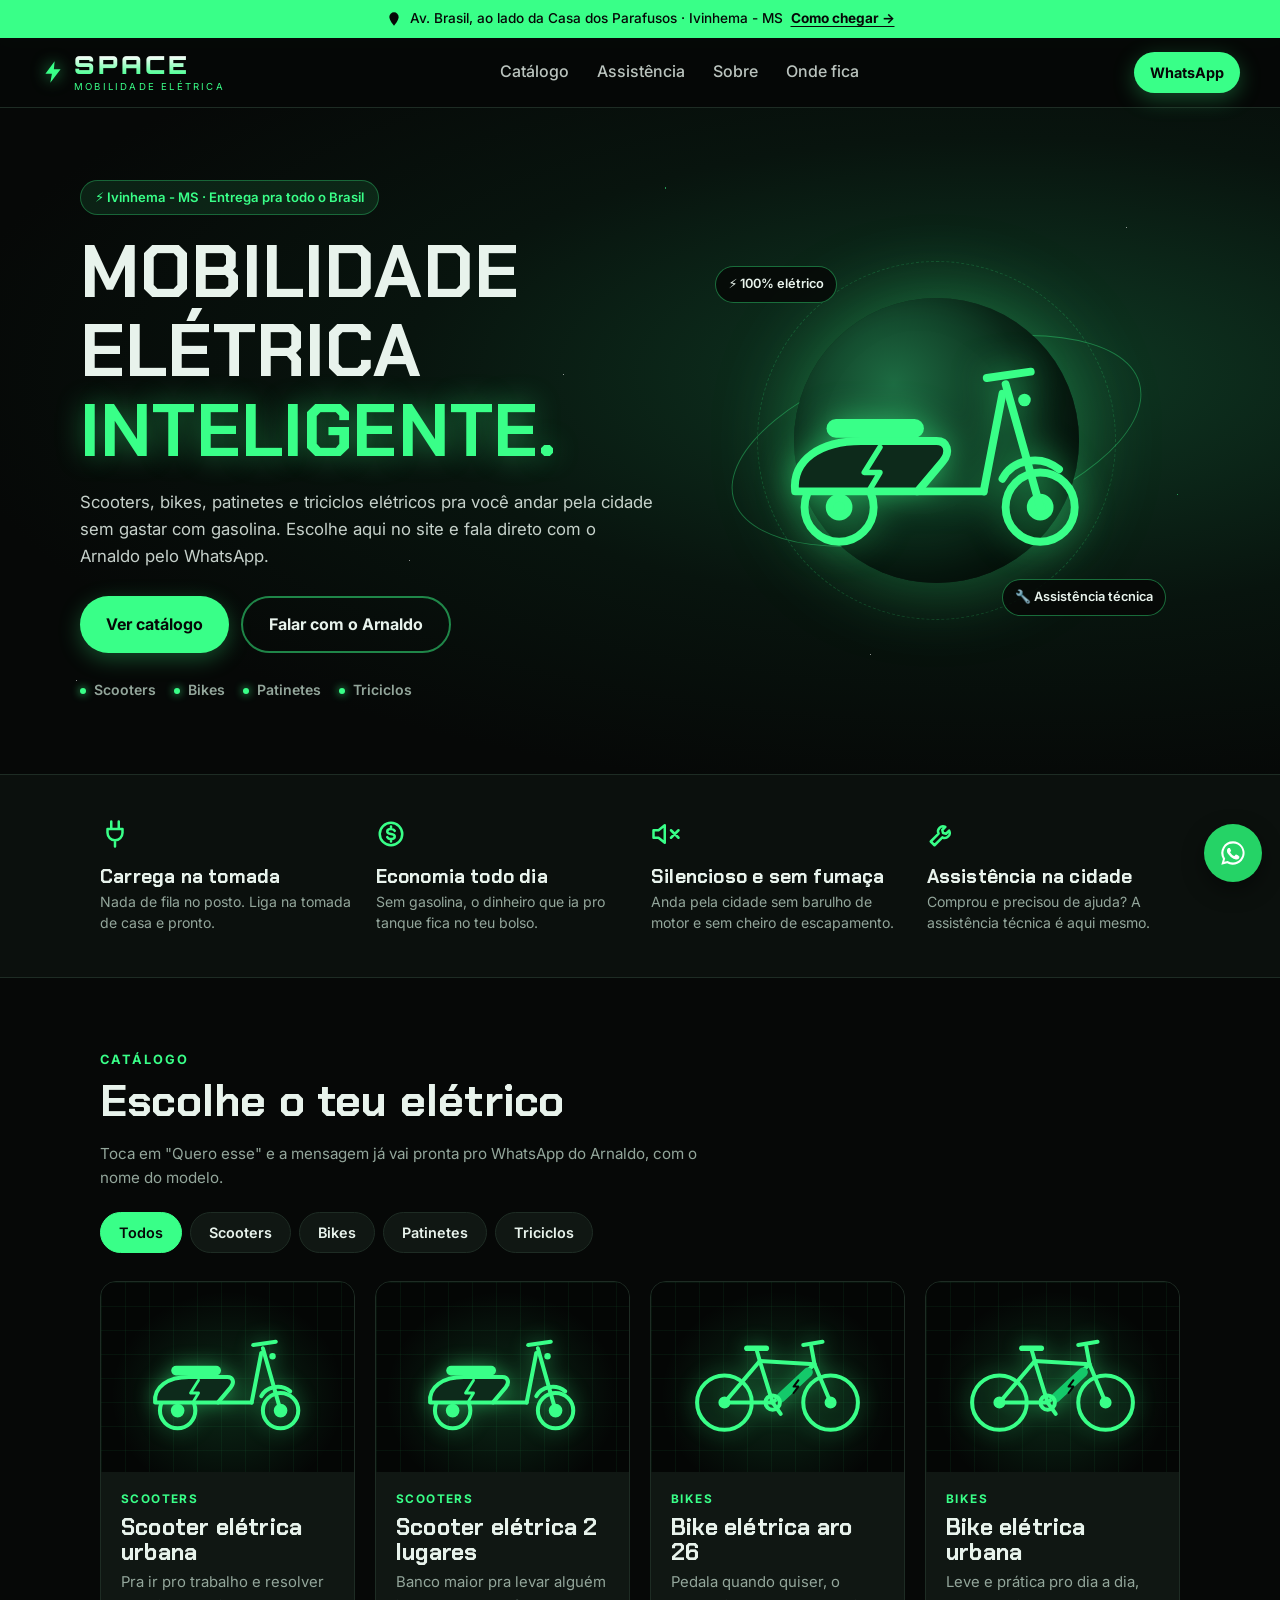
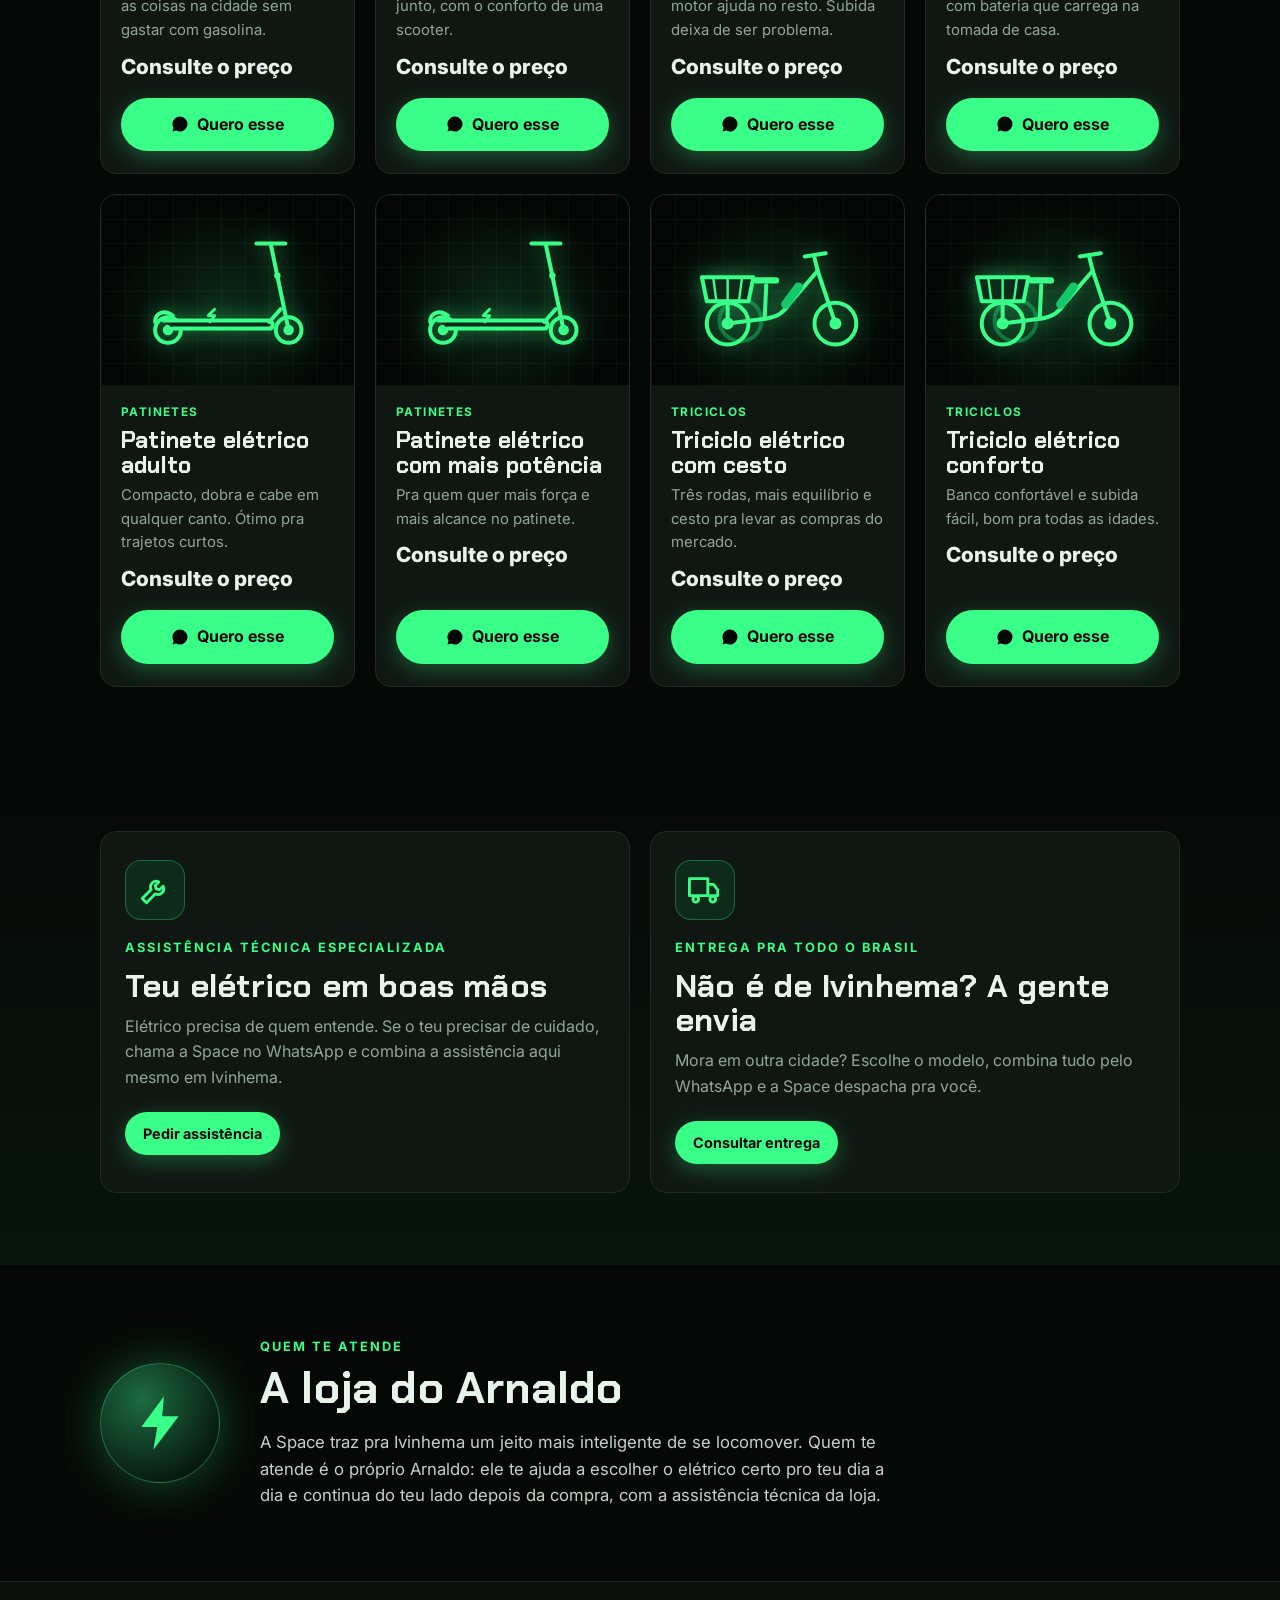
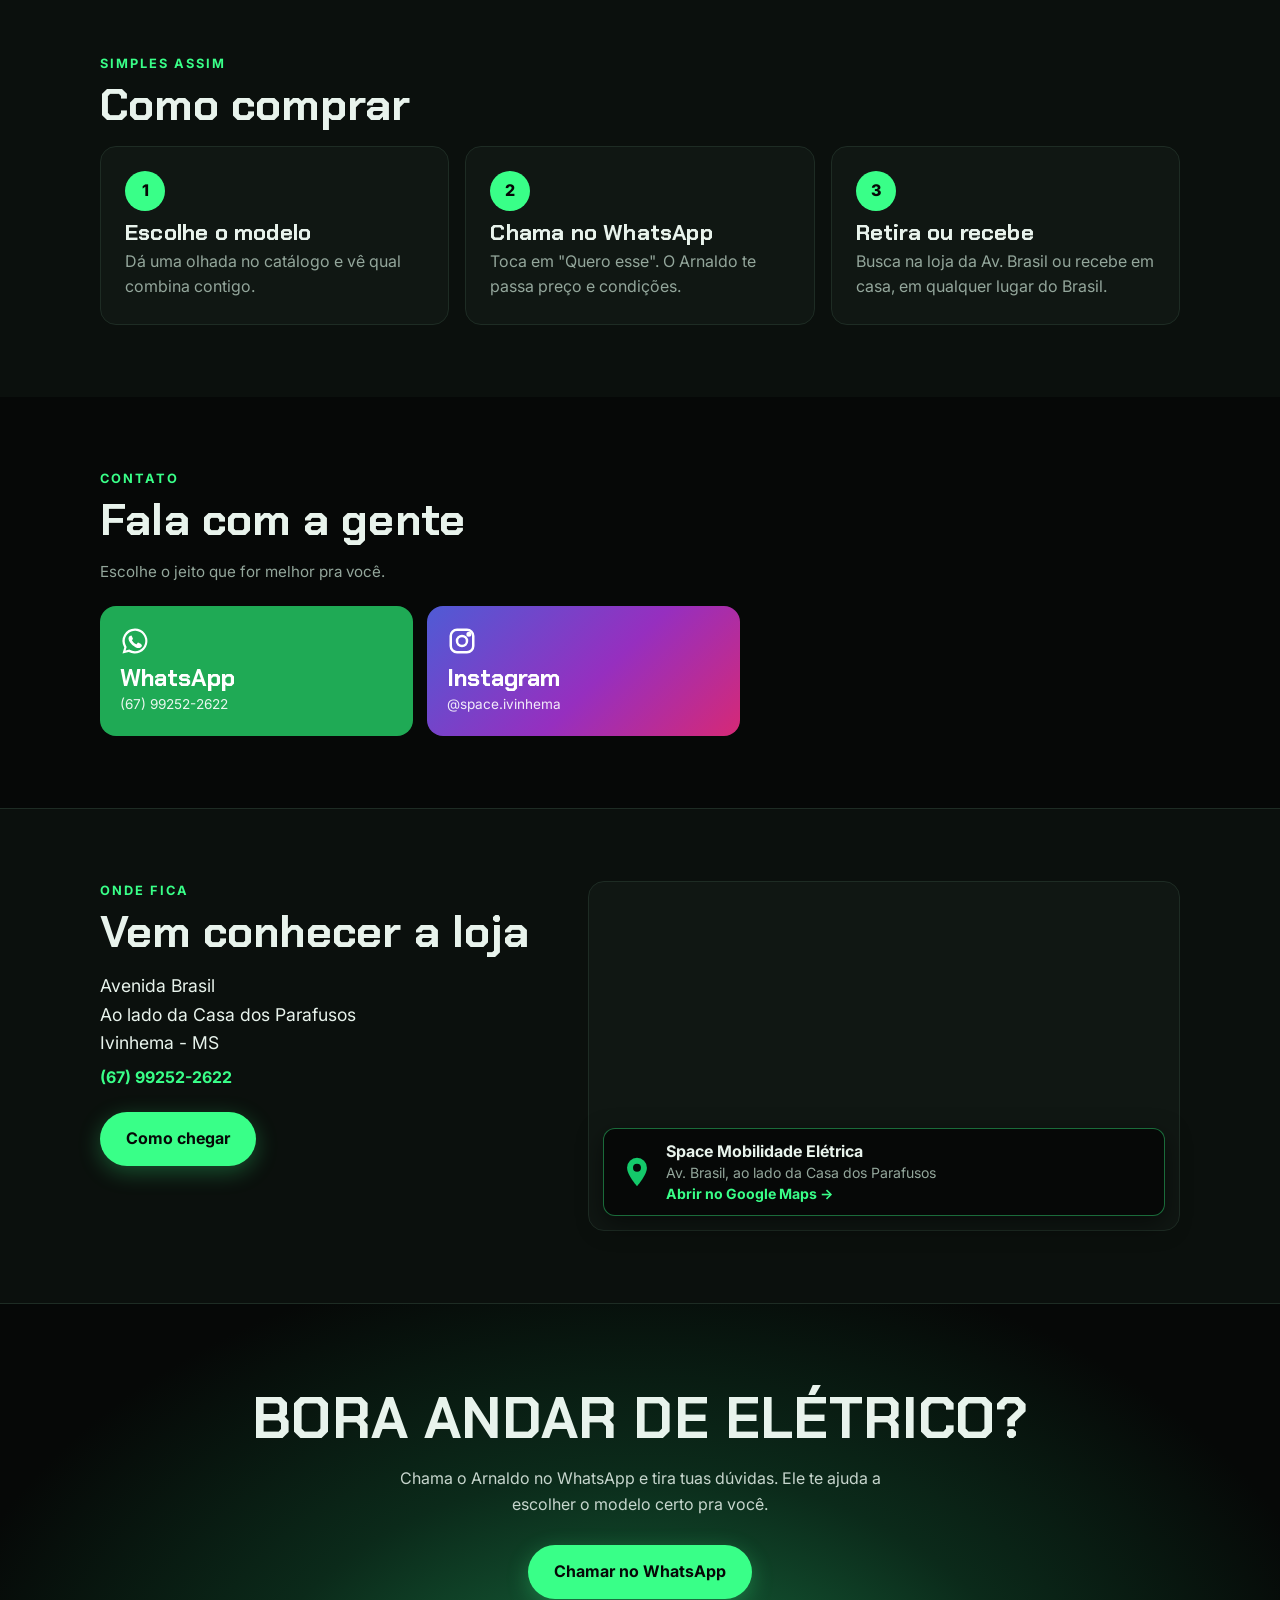
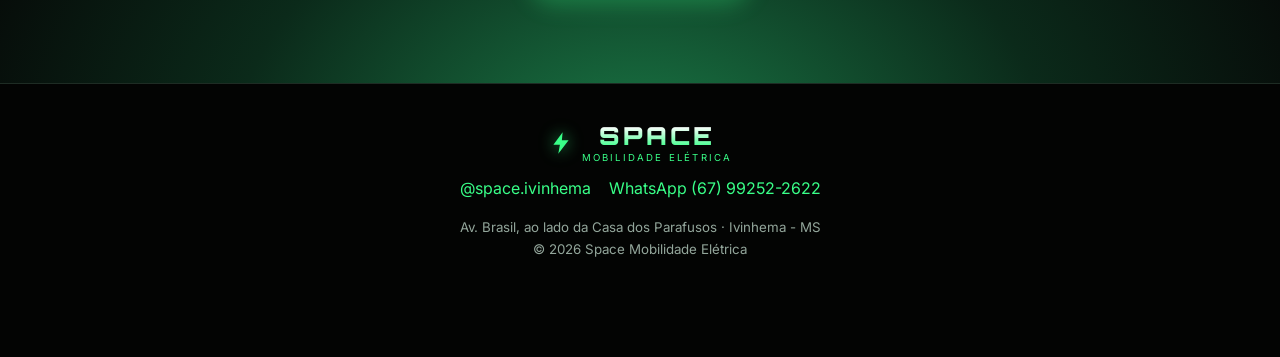
==== index.html @ 4b61d2e7 "Site de demonstração Space Mobilidade Elétrica Co-Authored-By: Claude Opus 5.5 <noreply@anthropic.co" ====
<!doctype html>
<html lang="pt-BR">
<head>
  <meta charset="utf-8">
  <meta name="viewport" content="width=device-width, initial-scale=1">
  <title>Space Mobilidade Elétrica — Ivinhema, MS</title>
  <meta name="description" content="Scooters, bikes, patinetes e triciclos elétricos em Ivinhema - MS. Assistência técnica especializada e entrega pra todo o Brasil. Fale com o Arnaldo pelo WhatsApp.">
  <meta property="og:title" content="Space Mobilidade Elétrica — Ivinhema, MS">
  <meta property="og:description" content="Scooters, bikes, patinetes e triciclos elétricos. Fale direto com o Arnaldo pelo WhatsApp.">
  <meta name="theme-color" content="#060807">
  <link rel="icon" href="img/icone.svg" type="image/svg+xml">
  <link rel="preconnect" href="https://fonts.googleapis.com">
  <link rel="preconnect" href="https://fonts.gstatic.com" crossorigin>
  <link href="https://fonts.googleapis.com/css2?family=Orbitron:wght@700;900&family=Chakra+Petch:wght@600;700&family=Inter:wght@400;500;600;700&display=swap" rel="stylesheet">
  <link rel="stylesheet" href="style.css">
</head>
<body>
  <!-- Endereço logo no início -->
  <a class="faixa-endereco" data-mapa target="_blank" rel="noopener">
    <svg viewBox="0 0 24 24" width="16" height="16" aria-hidden="true"><path d="M12 2a7 7 0 0 0-7 7c0 5.2 7 13 7 13s7-7.8 7-13a7 7 0 0 0-7-7z" fill="currentColor"/><circle cx="12" cy="9" r="2.6" fill="#060807"/></svg>
    <span>Av. Brasil, ao lado da Casa dos Parafusos · Ivinhema - MS</span>
    <strong>Como chegar →</strong>
  </a>

  <header class="topo">
    <a href="#" class="logo" aria-label="Space Mobilidade Elétrica — início">
      <svg class="logo-raio" viewBox="0 0 24 24" width="26" height="26" aria-hidden="true"><path d="M13.5 2 5 13.5h6L9.5 22 19 9.5h-6.2z" fill="currentColor"/></svg>
      <span class="logo-txt"><span class="l1">SPACE</span><span class="l2">Mobilidade Elétrica</span></span>
    </a>
    <nav>
      <a href="#catalogo">Catálogo</a>
      <a href="#assistencia">Assistência</a>
      <a href="#sobre">Sobre</a>
      <a href="#visite">Onde fica</a>
    </nav>
    <a class="btn btn-sm btn-topo" data-whats target="_blank" rel="noopener">WhatsApp</a>
  </header>

  <section class="hero">
    <div class="estrelas" aria-hidden="true"></div>
    <div class="hero-texto">
      <p class="tag">⚡ Ivinhema - MS · Entrega pra todo o Brasil</p>
      <h1>Mobilidade elétrica <em>inteligente.</em></h1>
      <p class="sub">Scooters, bikes, patinetes e triciclos elétricos pra você andar pela cidade
        sem gastar com gasolina. Escolhe aqui no site e fala direto com o Arnaldo pelo WhatsApp.</p>
      <div class="acoes">
        <a class="btn" href="#catalogo">Ver catálogo</a>
        <a class="btn btn-ghost" data-whats target="_blank" rel="noopener">Falar com o Arnaldo</a>
      </div>
      <ul class="categorias-hero">
        <li>Scooters</li><li>Bikes</li><li>Patinetes</li><li>Triciclos</li>
      </ul>
    </div>
    <div class="hero-arte" aria-hidden="true">
      <div class="orbita o1"></div>
      <div class="orbita o2"></div>
      <div class="planeta"></div>
      <img src="img/scooter.svg" alt="">
      <span class="chip c1">⚡ 100% elétrico</span>
      <span class="chip c2">🔧 Assistência técnica</span>
    </div>
  </section>

  <!-- Vantagens -->
  <section class="vantagens" aria-label="Por que andar de elétrico">
    <div class="secao vantagens-grade">
      <div class="vantagem">
        <svg viewBox="0 0 24 24" width="30" height="30" fill="none" stroke="currentColor" stroke-width="2" stroke-linecap="round" stroke-linejoin="round" aria-hidden="true"><path d="M9 2v6M15 2v6M6 8h12v3a6 6 0 0 1-12 0zM12 17v5"/></svg>
        <h3>Carrega na tomada</h3>
        <p>Nada de fila no posto. Liga na tomada de casa e pronto.</p>
      </div>
      <div class="vantagem">
        <svg viewBox="0 0 24 24" width="30" height="30" fill="none" stroke="currentColor" stroke-width="2" stroke-linecap="round" stroke-linejoin="round" aria-hidden="true"><circle cx="12" cy="12" r="9"/><path d="M15 9.5c-.5-1-1.6-1.5-3-1.5-1.7 0-3 .9-3 2s1.3 1.8 3 2 3 .9 3 2-1.3 2-3 2c-1.4 0-2.5-.5-3-1.5M12 6v2M12 16v2"/></svg>
        <h3>Economia todo dia</h3>
        <p>Sem gasolina, o dinheiro que ia pro tanque fica no teu bolso.</p>
      </div>
      <div class="vantagem">
        <svg viewBox="0 0 24 24" width="30" height="30" fill="none" stroke="currentColor" stroke-width="2" stroke-linecap="round" stroke-linejoin="round" aria-hidden="true"><path d="M11 5 6 9H2v6h4l5 4zM22 9l-6 6M16 9l6 6"/></svg>
        <h3>Silencioso e sem fumaça</h3>
        <p>Anda pela cidade sem barulho de motor e sem cheiro de escapamento.</p>
      </div>
      <div class="vantagem">
        <svg viewBox="0 0 24 24" width="30" height="30" fill="none" stroke="currentColor" stroke-width="2" stroke-linecap="round" stroke-linejoin="round" aria-hidden="true"><path d="M14.7 6.3a4 4 0 0 0-5.4 5.4L3 18l3 3 6.3-6.3a4 4 0 0 0 5.4-5.4l-2.5 2.5-2.4-.6-.6-2.4z"/></svg>
        <h3>Assistência na cidade</h3>
        <p>Comprou e precisou de ajuda? A assistência técnica é aqui mesmo.</p>
      </div>
    </div>
  </section>

  <!-- Catálogo -->
  <section id="catalogo" class="vitrine">
    <div class="secao">
      <p class="kicker">Catálogo</p>
      <h2>Escolhe o teu elétrico</h2>
      <p class="aviso">Toca em "Quero esse" e a mensagem já vai pronta pro WhatsApp do Arnaldo, com o nome do modelo.</p>
      <div class="filtros" id="filtros"></div>
      <div id="grade" class="grade"></div>
    </div>
  </section>

  <!-- Assistência e entrega -->
  <section id="assistencia" class="servicos">
    <div class="secao servicos-grade">
      <div class="servico">
        <span class="servico-icone">
          <svg viewBox="0 0 24 24" width="34" height="34" fill="none" stroke="currentColor" stroke-width="2" stroke-linecap="round" stroke-linejoin="round" aria-hidden="true"><path d="M14.7 6.3a4 4 0 0 0-5.4 5.4L3 18l3 3 6.3-6.3a4 4 0 0 0 5.4-5.4l-2.5 2.5-2.4-.6-.6-2.4z"/></svg>
        </span>
        <p class="kicker">Assistência técnica especializada</p>
        <h2>Teu elétrico em boas mãos</h2>
        <p>Elétrico precisa de quem entende. Se o teu precisar de cuidado, chama a Space no WhatsApp
          e combina a assistência aqui mesmo em Ivinhema.</p>
        <a class="btn btn-sm" data-whats-msg="Oi, Arnaldo! Vim pelo site e preciso de assistência técnica no meu elétrico." target="_blank" rel="noopener">Pedir assistência</a>
      </div>
      <div class="servico">
        <span class="servico-icone">
          <svg viewBox="0 0 24 24" width="34" height="34" fill="none" stroke="currentColor" stroke-width="2" stroke-linecap="round" stroke-linejoin="round" aria-hidden="true"><path d="M1 4h13v12H1zM14 8h4l3 4v4h-7z"/><circle cx="5.5" cy="18.5" r="2"/><circle cx="17.5" cy="18.5" r="2"/></svg>
        </span>
        <p class="kicker">Entrega pra todo o Brasil</p>
        <h2>Não é de Ivinhema? A gente envia</h2>
        <p>Mora em outra cidade? Escolhe o modelo, combina tudo pelo WhatsApp e a Space despacha pra você.</p>
        <a class="btn btn-sm" data-whats-msg="Oi, Arnaldo! Vim pelo site. Não sou de Ivinhema, vocês enviam pra minha cidade?" target="_blank" rel="noopener">Consultar entrega</a>
      </div>
    </div>
  </section>

  <!-- Sobre -->
  <section id="sobre" class="secao sobre">
    <div class="sobre-marca" aria-hidden="true">
      <svg viewBox="0 0 24 24" width="64" height="64"><path d="M13.5 2 5 13.5h6L9.5 22 19 9.5h-6.2z" fill="currentColor"/></svg>
    </div>
    <div>
      <p class="kicker">Quem te atende</p>
      <h2>A loja do Arnaldo</h2>
      <p>A Space traz pra Ivinhema um jeito mais inteligente de se locomover.
        Quem te atende é o próprio Arnaldo: ele te ajuda a escolher o elétrico certo pro teu dia a dia
        e continua do teu lado depois da compra, com a assistência técnica da loja.</p>
    </div>
  </section>

  <!-- Como comprar -->
  <section id="comprar" class="como">
    <div class="secao">
      <p class="kicker">Simples assim</p>
      <h2>Como comprar</h2>
      <ol class="passos">
        <li><span>1</span><h3>Escolhe o modelo</h3><p>Dá uma olhada no catálogo e vê qual combina contigo.</p></li>
        <li><span>2</span><h3>Chama no WhatsApp</h3><p>Toca em "Quero esse". O Arnaldo te passa preço e condições.</p></li>
        <li><span>3</span><h3>Retira ou recebe</h3><p>Busca na loja da Av. Brasil ou recebe em casa, em qualquer lugar do Brasil.</p></li>
      </ol>
    </div>
  </section>

  <!-- Contato -->
  <section id="contato" class="contato">
    <div class="secao">
      <p class="kicker">Contato</p>
      <h2>Fala com a gente</h2>
      <p class="aviso">Escolhe o jeito que for melhor pra você.</p>
      <div class="redes">
        <a class="rede rede-whats" data-whats target="_blank" rel="noopener">
          <svg viewBox="0 0 24 24" width="30" height="30" fill="currentColor" aria-hidden="true"><path d="M12 2a10 10 0 0 0-8.6 15.1L2 22l5-1.3A10 10 0 1 0 12 2zm0 18.2a8.2 8.2 0 0 1-4.2-1.2l-.3-.2-3 .8.8-2.9-.2-.3A8.2 8.2 0 1 1 12 20.2zm4.5-6.1c-.2-.1-1.5-.7-1.7-.8-.2-.1-.4-.1-.6.1l-.8 1c-.1.2-.3.2-.5.1a6.7 6.7 0 0 1-3.3-2.9c-.3-.4.2-.4.7-1.3.1-.2 0-.3 0-.4l-.8-1.8c-.2-.5-.4-.4-.6-.4h-.5a1 1 0 0 0-.7.3 3 3 0 0 0-.9 2.2 5.2 5.2 0 0 0 1.1 2.7 11.8 11.8 0 0 0 4.5 4c1.7.7 2.3.8 3.2.6.5-.1 1.5-.6 1.7-1.2.2-.6.2-1.1.2-1.2-.1-.1-.3-.2-.5-.3z"/></svg>
          <strong>WhatsApp</strong><span>(67) 99252-2622</span>
        </a>
        <a class="rede rede-insta" data-rede="instagram" target="_blank" rel="noopener">
          <svg viewBox="0 0 24 24" width="30" height="30" fill="none" stroke="currentColor" stroke-width="2" aria-hidden="true"><rect x="3" y="3" width="18" height="18" rx="5"/><circle cx="12" cy="12" r="4"/><circle cx="17.5" cy="6.5" r="1" fill="currentColor"/></svg>
          <strong>Instagram</strong><span>@space.ivinhema</span>
        </a>
      </div>
    </div>
  </section>

  <!-- Onde fica -->
  <section id="visite" class="visite">
    <div class="secao visite-grade">
      <div>
        <p class="kicker">Onde fica</p>
        <h2>Vem conhecer a loja</h2>
        <p class="endereco">Avenida Brasil<br>Ao lado da Casa dos Parafusos<br>Ivinhema - MS</p>
        <p class="fone"><a data-whats target="_blank" rel="noopener">(67) 99252-2622</a></p>
        <a class="btn" data-mapa target="_blank" rel="noopener">Como chegar</a>
      </div>
      <div class="mapa">
        <iframe id="mapa" title="Mapa da loja" loading="lazy" referrerpolicy="no-referrer-when-downgrade"></iframe>
        <a class="mapa-pino" data-mapa target="_blank" rel="noopener">
          <svg viewBox="0 0 24 24" width="34" height="34" aria-hidden="true"><path d="M12 2a7 7 0 0 0-7 7c0 5.2 7 13 7 13s7-7.8 7-13a7 7 0 0 0-7-7z" fill="#14c96a"/><circle cx="12" cy="9" r="2.8" fill="#060807"/></svg>
          <span><strong>Space Mobilidade Elétrica</strong>Av. Brasil, ao lado da Casa dos Parafusos<em>Abrir no Google Maps →</em></span>
        </a>
      </div>
    </div>
  </section>

  <section class="cta-final">
    <h2>Bora andar de elétrico?</h2>
    <p>Chama o Arnaldo no WhatsApp e tira tuas dúvidas. Ele te ajuda a escolher o modelo certo pra você.</p>
    <a class="btn" data-whats target="_blank" rel="noopener">Chamar no WhatsApp</a>
  </section>

  <footer class="rodape">
    <a href="#" class="logo" aria-label="Voltar ao topo">
      <svg class="logo-raio" viewBox="0 0 24 24" width="26" height="26" aria-hidden="true"><path d="M13.5 2 5 13.5h6L9.5 22 19 9.5h-6.2z" fill="currentColor"/></svg>
      <span class="logo-txt"><span class="l1">SPACE</span><span class="l2">Mobilidade Elétrica</span></span>
    </a>
    <p>
      <a data-rede="instagram" target="_blank" rel="noopener">@space.ivinhema</a>
      <a data-whats target="_blank" rel="noopener">WhatsApp (67) 99252-2622</a>
    </p>
    <small>Av. Brasil, ao lado da Casa dos Parafusos · Ivinhema - MS<br>
      <span id="cnpj"></span>© <span id="ano"></span> Space Mobilidade Elétrica</small>
  </footer>

  <a class="whats-flutuante" data-whats target="_blank" rel="noopener" aria-label="Falar no WhatsApp">
    <svg viewBox="0 0 24 24" width="28" height="28" fill="#fff" aria-hidden="true"><path d="M12 2a10 10 0 0 0-8.6 15.1L2 22l5-1.3A10 10 0 1 0 12 2zm0 18.2a8.2 8.2 0 0 1-4.2-1.2l-.3-.2-3 .8.8-2.9-.2-.3A8.2 8.2 0 1 1 12 20.2zm4.5-6.1c-.2-.1-1.5-.7-1.7-.8-.2-.1-.4-.1-.6.1l-.8 1c-.1.2-.3.2-.5.1a6.7 6.7 0 0 1-3.3-2.9c-.3-.4.2-.4.7-1.3.1-.2 0-.3 0-.4l-.8-1.8c-.2-.5-.4-.4-.6-.4h-.5a1 1 0 0 0-.7.3 3 3 0 0 0-.9 2.2 5.2 5.2 0 0 0 1.1 2.7 11.8 11.8 0 0 0 4.5 4c1.7.7 2.3.8 3.2.6.5-.1 1.5-.6 1.7-1.2.2-.6.2-1.1.2-1.2-.1-.1-.3-.2-.5-.3z"/></svg>
  </a>

  <script src="produtos.js"></script>
  <script src="script.js"></script>
</body>
</html>
---- style.css ----
:root {
  --preto: #060807;
  --preto-2: #0b100d;
  --cartao: #101713;
  --borda: #1e2c24;
  --verde: #39ff88;
  --verde-2: #14c96a;
  --verde-fundo: #0d2a1b;
  --texto: #e8f3ec;
  --cinza: #93a69b;
  --raio: 16px;
  --titulo: "Chakra Petch", "Arial Narrow", sans-serif;
}

* { box-sizing: border-box; margin: 0; padding: 0; }
html { scroll-behavior: smooth; }
body {
  font-family: "Inter", system-ui, sans-serif;
  color: var(--texto);
  background: var(--preto);
  line-height: 1.6;
  overflow-x: hidden;
}
img { max-width: 100%; display: block; }
a { color: inherit; text-decoration: none; }
button { font: inherit; cursor: pointer; }

h1, h2, h3 { font-family: var(--titulo); line-height: 1.08; letter-spacing: .2px; }
h2 { font-size: clamp(2rem, 5vw, 2.8rem); margin-bottom: 1rem; }

.secao { max-width: 1120px; margin: 0 auto; padding: 72px 20px; }
.kicker {
  color: var(--verde); font-weight: 700; text-transform: uppercase;
  letter-spacing: 2px; font-size: .8rem; margin-bottom: .4rem;
}
.aviso { color: var(--cinza); font-size: .95rem; margin-bottom: 22px; max-width: 640px; }

/* Botões */
.btn {
  display: inline-flex; align-items: center; justify-content: center; gap: 8px;
  border: 0; text-align: center; cursor: pointer;
  background: var(--verde); color: var(--preto); font-weight: 700; padding: 14px 26px; border-radius: 999px;
  transition: transform .15s, box-shadow .15s;
  box-shadow: 0 0 0 0 rgba(57, 255, 136, 0), 0 6px 22px rgba(57, 255, 136, .28);
}
.btn:hover { transform: translateY(-2px); box-shadow: 0 10px 30px rgba(57, 255, 136, .45); }
.btn-ghost { background: transparent; color: var(--texto); border: 2px solid rgba(57, 255, 136, .5); box-shadow: none; }
.btn-ghost:hover { background: rgba(57, 255, 136, .08); box-shadow: none; }
.btn-sm { padding: 10px 18px; font-size: .9rem; }
.btn-whats { width: 100%; }

/* Faixa do endereço */
.faixa-endereco {
  display: flex; align-items: center; justify-content: center; gap: 8px; flex-wrap: wrap;
  background: var(--verde); color: var(--preto); font-size: .85rem; font-weight: 500;
  padding: 8px 16px; text-align: center;
}
.faixa-endereco svg { flex-shrink: 0; }
.faixa-endereco strong { text-decoration: underline; text-underline-offset: 3px; }

/* Topo */
.topo {
  position: sticky; top: 0; z-index: 10;
  display: flex; align-items: center; justify-content: space-between; gap: 16px;
  padding: 12px 20px; background: rgba(6, 8, 7, .92); border-bottom: 1px solid var(--borda);
  backdrop-filter: blur(8px);
}
.logo { display: flex; align-items: center; gap: 8px; line-height: 1; }
.logo-raio { color: var(--verde); filter: drop-shadow(0 0 8px rgba(57, 255, 136, .7)); flex-shrink: 0; }
.logo-txt { display: flex; flex-direction: column; }
.logo .l1 {
  font-family: "Orbitron", sans-serif; font-weight: 900; font-size: 1.55rem; letter-spacing: 3px;
  background: linear-gradient(180deg, #fff 10%, var(--verde) 95%);
  -webkit-background-clip: text; background-clip: text; color: transparent;
}
.logo .l2 { font-size: .6rem; text-transform: uppercase; letter-spacing: 2.2px; color: var(--verde); margin-top: 4px; }
.topo nav { display: none; gap: 28px; font-weight: 500; }
.topo nav a { opacity: .8; }
.topo nav a:hover { opacity: 1; color: var(--verde); }
.btn-topo { padding: 9px 16px; }

/* Hero */
.hero {
  position: relative; overflow: hidden;
  background: radial-gradient(ellipse at 78% 40%, #0f3a24 0%, #08140e 42%, var(--preto) 75%);
  display: grid; gap: 12px; padding: 44px 20px 48px;
}
.estrelas {
  position: absolute; inset: 0; pointer-events: none; opacity: .55;
  background-image:
    radial-gradient(1.5px 1.5px at 12% 22%, #fff 50%, transparent 51%),
    radial-gradient(1px 1px at 32% 68%, #fff 50%, transparent 51%),
    radial-gradient(1.5px 1.5px at 52% 12%, var(--verde) 50%, transparent 51%),
    radial-gradient(1px 1px at 68% 82%, #fff 50%, transparent 51%),
    radial-gradient(1px 1px at 88% 18%, #fff 50%, transparent 51%),
    radial-gradient(1.5px 1.5px at 92% 58%, var(--verde) 50%, transparent 51%),
    radial-gradient(1px 1px at 6% 86%, #fff 50%, transparent 51%),
    radial-gradient(1px 1px at 44% 40%, #fff 50%, transparent 51%);
}
.hero-texto { position: relative; max-width: 580px; }
.tag {
  display: inline-block; background: rgba(57, 255, 136, .1); color: var(--verde);
  border: 1px solid rgba(57, 255, 136, .3);
  padding: 6px 14px; border-radius: 999px; font-size: .82rem; font-weight: 600; margin-bottom: 18px;
}
.hero h1 { font-size: clamp(2.7rem, 8vw, 4.6rem); text-transform: uppercase; margin-bottom: 18px; }
.hero h1 em { font-style: normal; color: var(--verde); text-shadow: 0 0 28px rgba(57, 255, 136, .45); }
.sub { font-size: 1.05rem; color: rgba(232, 243, 236, .85); margin-bottom: 26px; }
.acoes { display: flex; flex-wrap: wrap; gap: 12px; margin-bottom: 26px; }
.categorias-hero { list-style: none; display: flex; flex-wrap: wrap; gap: 8px 18px; color: var(--cinza); font-size: .88rem; font-weight: 600; }
.categorias-hero li { display: flex; align-items: center; gap: 8px; }
.categorias-hero li::before { content: ""; width: 6px; height: 6px; border-radius: 50%; background: var(--verde); box-shadow: 0 0 8px var(--verde); }

.hero-arte { position: relative; width: 100%; max-width: 460px; aspect-ratio: 1 / 1; justify-self: center; display: grid; place-items: center; }
.planeta {
  position: absolute; width: 62%; aspect-ratio: 1; border-radius: 50%;
  background: radial-gradient(circle at 35% 30%, #1d6b42 0%, #0c2f1d 45%, #06140c 100%);
  box-shadow: 0 0 80px rgba(57, 255, 136, .35), inset -18px -18px 40px rgba(0, 0, 0, .5);
}
.orbita { position: absolute; border-radius: 50%; border: 1.5px solid rgba(57, 255, 136, .35); }
.o1 { width: 92%; height: 40%; transform: rotate(-16deg); }
.o2 { width: 78%; height: 78%; border-style: dashed; border-color: rgba(57, 255, 136, .18); animation: girar 40s linear infinite; }
.hero-arte img { position: relative; width: 82%; filter: drop-shadow(0 0 16px rgba(57, 255, 136, .55)); }
.chip {
  position: absolute; background: rgba(6, 8, 7, .85); border: 1px solid rgba(57, 255, 136, .4);
  color: var(--texto); font-size: .8rem; font-weight: 600; padding: 7px 12px; border-radius: 999px; white-space: nowrap;
}
.c1 { top: 12%; left: 2%; }
.c2 { bottom: 12%; right: 0; }
@keyframes girar { to { transform: rotate(360deg); } }
@media (prefers-reduced-motion: reduce) { .o2 { animation: none; } }

/* Vantagens */
.vantagens { background: var(--preto-2); border-top: 1px solid var(--borda); border-bottom: 1px solid var(--borda); }
.vantagens .secao { padding-top: 44px; padding-bottom: 44px; }
.vantagens-grade { display: grid; gap: 22px; grid-template-columns: 1fr 1fr; }
.vantagem svg { color: var(--verde); margin-bottom: 10px; }
.vantagem h3 { font-size: 1.2rem; margin-bottom: 4px; }
.vantagem p { color: var(--cinza); font-size: .88rem; line-height: 1.5; }

/* Catálogo */
.filtros { display: flex; gap: 8px; flex-wrap: wrap; margin-bottom: 28px; }
.filtro {
  font-weight: 600; font-size: .9rem; padding: 8px 18px; border-radius: 999px;
  border: 1.5px solid var(--borda); background: var(--cartao); color: var(--texto);
}
.filtro:hover { border-color: var(--verde-2); }
.filtro.ativo { background: var(--verde); border-color: var(--verde); color: var(--preto); }
.grade { display: grid; gap: 20px; grid-template-columns: 1fr; }
.card {
  background: var(--cartao); border-radius: var(--raio); overflow: hidden;
  border: 1px solid var(--borda); display: flex; flex-direction: column;
  transition: transform .2s, border-color .2s, box-shadow .2s;
}
.card:hover { transform: translateY(-4px); border-color: rgba(57, 255, 136, .5); box-shadow: 0 12px 34px rgba(57, 255, 136, .1); }
.card-img { position: relative; background: #040605; }
.card-img img { width: 100%; aspect-ratio: 4 / 3; object-fit: cover; }
.card-img.desenho {
  background:
    radial-gradient(ellipse at 50% 60%, rgba(57, 255, 136, .14), transparent 65%),
    linear-gradient(rgba(57, 255, 136, .05) 1px, transparent 1px) 0 0 / 24px 24px,
    linear-gradient(90deg, rgba(57, 255, 136, .05) 1px, transparent 1px) 0 0 / 24px 24px,
    #040605;
}
.card-img.desenho img { object-fit: contain; padding: 8% 12%; filter: drop-shadow(0 0 10px rgba(57, 255, 136, .45)); }
.selo {
  position: absolute; top: 12px; left: 12px; background: var(--verde); color: var(--preto);
  font-size: .72rem; font-weight: 800; text-transform: uppercase; letter-spacing: 1px;
  padding: 4px 10px; border-radius: 999px;
}
.card-corpo { padding: 18px 20px 22px; display: flex; flex-direction: column; gap: 6px; flex: 1; }
.card-cat { font-size: .74rem; font-weight: 700; text-transform: uppercase; letter-spacing: 1.4px; color: var(--verde); }
.card h3 { font-size: 1.45rem; }
.card-desc { color: var(--cinza); font-size: .93rem; }
.preco { font-weight: 800; font-size: 1.3rem; margin-top: 6px; display: flex; flex-direction: column; line-height: 1.2; }
.preco s { font-size: .85rem; font-weight: 500; color: var(--cinza); }
.preco small { font-size: .76rem; font-weight: 600; color: var(--cinza); text-transform: uppercase; letter-spacing: .8px; }
.card-extra { font-size: .82rem; color: var(--verde); font-weight: 600; }
.card-acoes { margin-top: auto; padding-top: 12px; }

/* Assistência e entrega */
.servicos { background: linear-gradient(180deg, var(--preto) 0%, #08140e 100%); }
.servicos-grade { display: grid; gap: 20px; }
.servico {
  background: var(--cartao); border: 1px solid var(--borda); border-radius: var(--raio);
  padding: 28px 24px; display: flex; flex-direction: column; align-items: flex-start; gap: 4px;
}
.servico-icone {
  display: grid; place-items: center; width: 60px; height: 60px; border-radius: 16px; margin-bottom: 14px;
  background: var(--verde-fundo); color: var(--verde); border: 1px solid rgba(57, 255, 136, .3);
}
.servico h2 { font-size: clamp(1.6rem, 4vw, 2rem); margin-bottom: .4rem; }
.servico p:not(.kicker) { color: var(--cinza); margin-bottom: 18px; }

/* Sobre */
.sobre { display: grid; gap: 24px; align-items: center; }
.sobre p:not(.kicker) { color: rgba(232, 243, 236, .85); font-size: 1.05rem; max-width: 640px; }
.sobre-marca {
  display: grid; place-items: center; width: 120px; height: 120px; border-radius: 50%;
  background: radial-gradient(circle at 35% 30%, #1d6b42, #06140c 80%); color: var(--verde);
  box-shadow: 0 0 50px rgba(57, 255, 136, .3); border: 1px solid rgba(57, 255, 136, .35);
}

/* Como comprar */
.como { background: var(--preto-2); border-top: 1px solid var(--borda); }
.passos { list-style: none; display: grid; gap: 16px; }
.passos li { background: var(--cartao); border: 1px solid var(--borda); border-radius: var(--raio); padding: 24px; }
.passos span {
  display: inline-grid; place-items: center; width: 40px; height: 40px; border-radius: 50%;
  background: var(--verde); color: var(--preto); font-weight: 800; margin-bottom: 10px;
}
.passos h3 { font-size: 1.4rem; margin-bottom: 4px; }
.passos p { color: var(--cinza); }

/* Contato */
.redes { display: grid; gap: 14px; grid-template-columns: 1fr 1fr; max-width: 640px; }
.rede {
  display: flex; flex-direction: column; align-items: flex-start; gap: 4px;
  padding: 20px; border-radius: var(--raio); color: #fff;
  transition: transform .15s, box-shadow .15s;
}
.rede:hover { transform: translateY(-3px); box-shadow: 0 12px 26px rgba(0, 0, 0, .4); }
.rede svg { margin-bottom: 6px; }
.rede strong { font-family: var(--titulo); font-size: 1.5rem; line-height: 1; }
.rede span { font-size: .85rem; opacity: .9; word-break: break-word; }
.rede-whats { background: #1faa55; }
.rede-insta { background: linear-gradient(135deg, #4f5bd5, #962fbf 55%, #d62976); }

/* Onde fica */
.visite { background: var(--preto-2); border-top: 1px solid var(--borda); }
.visite-grade { display: grid; gap: 32px; }
.endereco { font-size: 1.1rem; margin-bottom: 8px; }
.fone { font-weight: 700; color: var(--verde); margin-bottom: 22px; }
.mapa { position: relative; min-height: 340px; background: var(--cartao); border-radius: var(--raio); border: 1px solid var(--borda); }
.mapa iframe { width: 100%; height: 100%; min-height: 340px; border: 0; border-radius: var(--raio); filter: grayscale(.3); }
.mapa-pino {
  position: absolute; left: 14px; right: 14px; bottom: 14px;
  display: flex; align-items: center; gap: 12px;
  background: var(--preto); border: 1px solid rgba(57, 255, 136, .4); border-radius: 12px; padding: 12px 16px;
  box-shadow: 0 8px 24px rgba(0, 0, 0, .5);
}
.mapa-pino svg { flex-shrink: 0; }
.mapa-pino span { display: flex; flex-direction: column; font-size: .88rem; line-height: 1.35; color: var(--cinza); }
.mapa-pino strong { color: var(--texto); font-size: 1rem; }
.mapa-pino em { font-style: normal; font-weight: 700; color: var(--verde); margin-top: 2px; }

/* CTA final */
.cta-final {
  text-align: center; padding: 84px 20px;
  background: radial-gradient(ellipse at 50% 120%, #1a7a47 0%, #0b2a1a 45%, var(--preto) 80%);
  border-top: 1px solid var(--borda);
}
.cta-final h2 { font-size: clamp(2.3rem, 7vw, 3.6rem); text-transform: uppercase; }
.cta-final p { max-width: 520px; margin: 0 auto 28px; color: rgba(232, 243, 236, .85); }

/* Rodapé */
.rodape { background: #030403; text-align: center; padding: 40px 20px 96px; display: grid; gap: 14px; justify-items: center; border-top: 1px solid var(--borda); }
.rodape p { display: flex; gap: 18px; flex-wrap: wrap; justify-content: center; color: var(--verde); }
.rodape small { color: var(--cinza); line-height: 1.7; }

/* WhatsApp flutuante */
.whats-flutuante {
  position: fixed; right: 18px; bottom: 18px; z-index: 20;
  width: 58px; height: 58px; border-radius: 50%; background: #25d366;
  display: grid; place-items: center; box-shadow: 0 8px 22px rgba(0, 0, 0, .45);
}

/* Telas maiores */
@media (min-width: 640px) {
  .grade { grid-template-columns: repeat(2, 1fr); }
  .passos { grid-template-columns: repeat(3, 1fr); }
  .vantagens-grade { grid-template-columns: repeat(4, 1fr); }
  .servicos-grade { grid-template-columns: 1fr 1fr; }
  .sobre { grid-template-columns: auto 1fr; gap: 40px; }
}
@media (min-width: 900px) {
  .topo { padding: 14px 40px; }
  .topo nav { display: flex; }
  .hero { grid-template-columns: 1.1fr 1fr; align-items: center; padding: 72px max(40px, calc((100vw - 1120px) / 2)); }
  .grade { grid-template-columns: repeat(4, 1fr); }
  .visite-grade { grid-template-columns: 1fr 1.3fr; align-items: stretch; }
}
/* Celular: cartão deitado (desenho do lado do texto) pra lista não ficar enorme */
@media (max-width: 639px) {
  .card { flex-direction: row; }
  .card-img { flex: 0 0 38%; }
  .card-img img { height: 100%; aspect-ratio: auto; }
  .card-img.desenho img { padding: 10% 8%; }
  .card-corpo { padding: 14px 14px 16px; gap: 3px; }
  .card h3 { font-size: 1.15rem; }
  .card-desc { font-size: .82rem; line-height: 1.45; }
  .preco { font-size: 1.05rem; margin-top: 4px; }
  .card-acoes { padding-top: 8px; }
  .card .btn { padding: 9px 14px; font-size: .85rem; }
}
@media (max-width: 380px) {
  .redes { grid-template-columns: 1fr; }
  .chip { font-size: .72rem; }
}
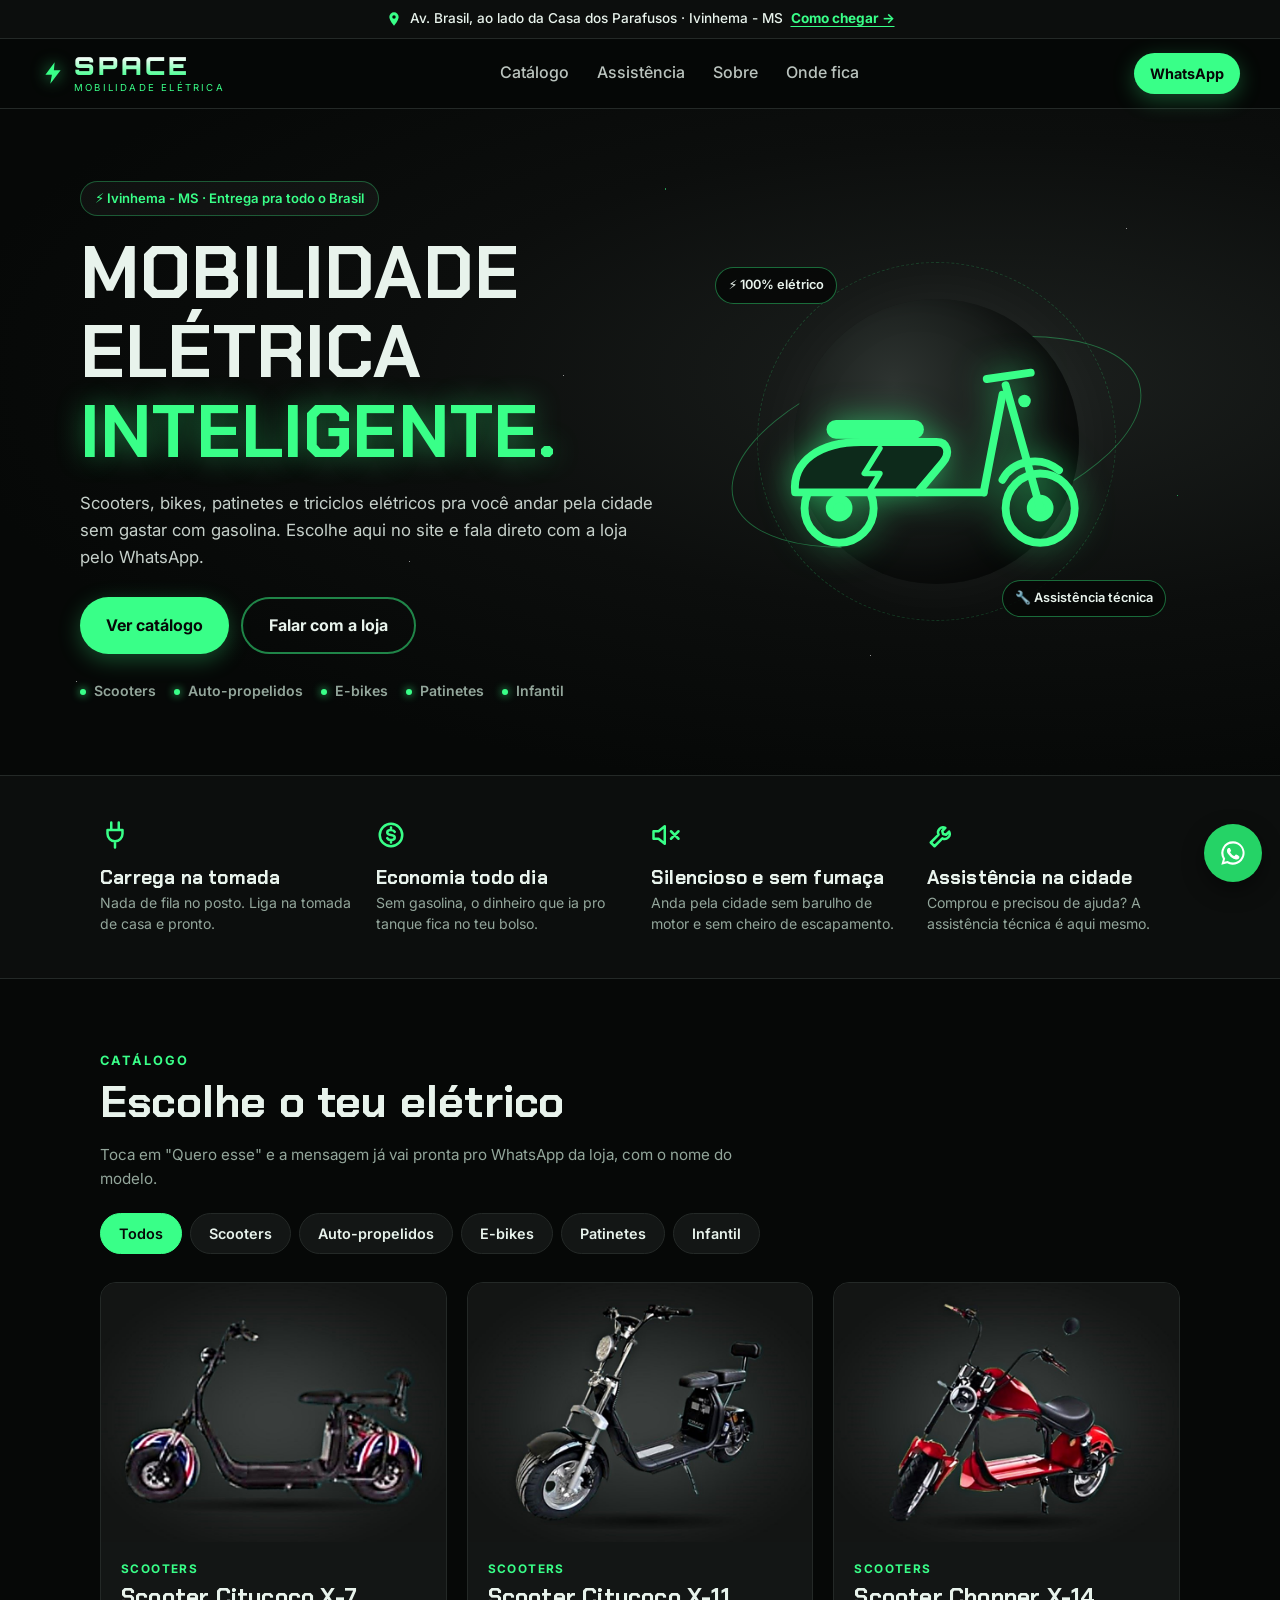
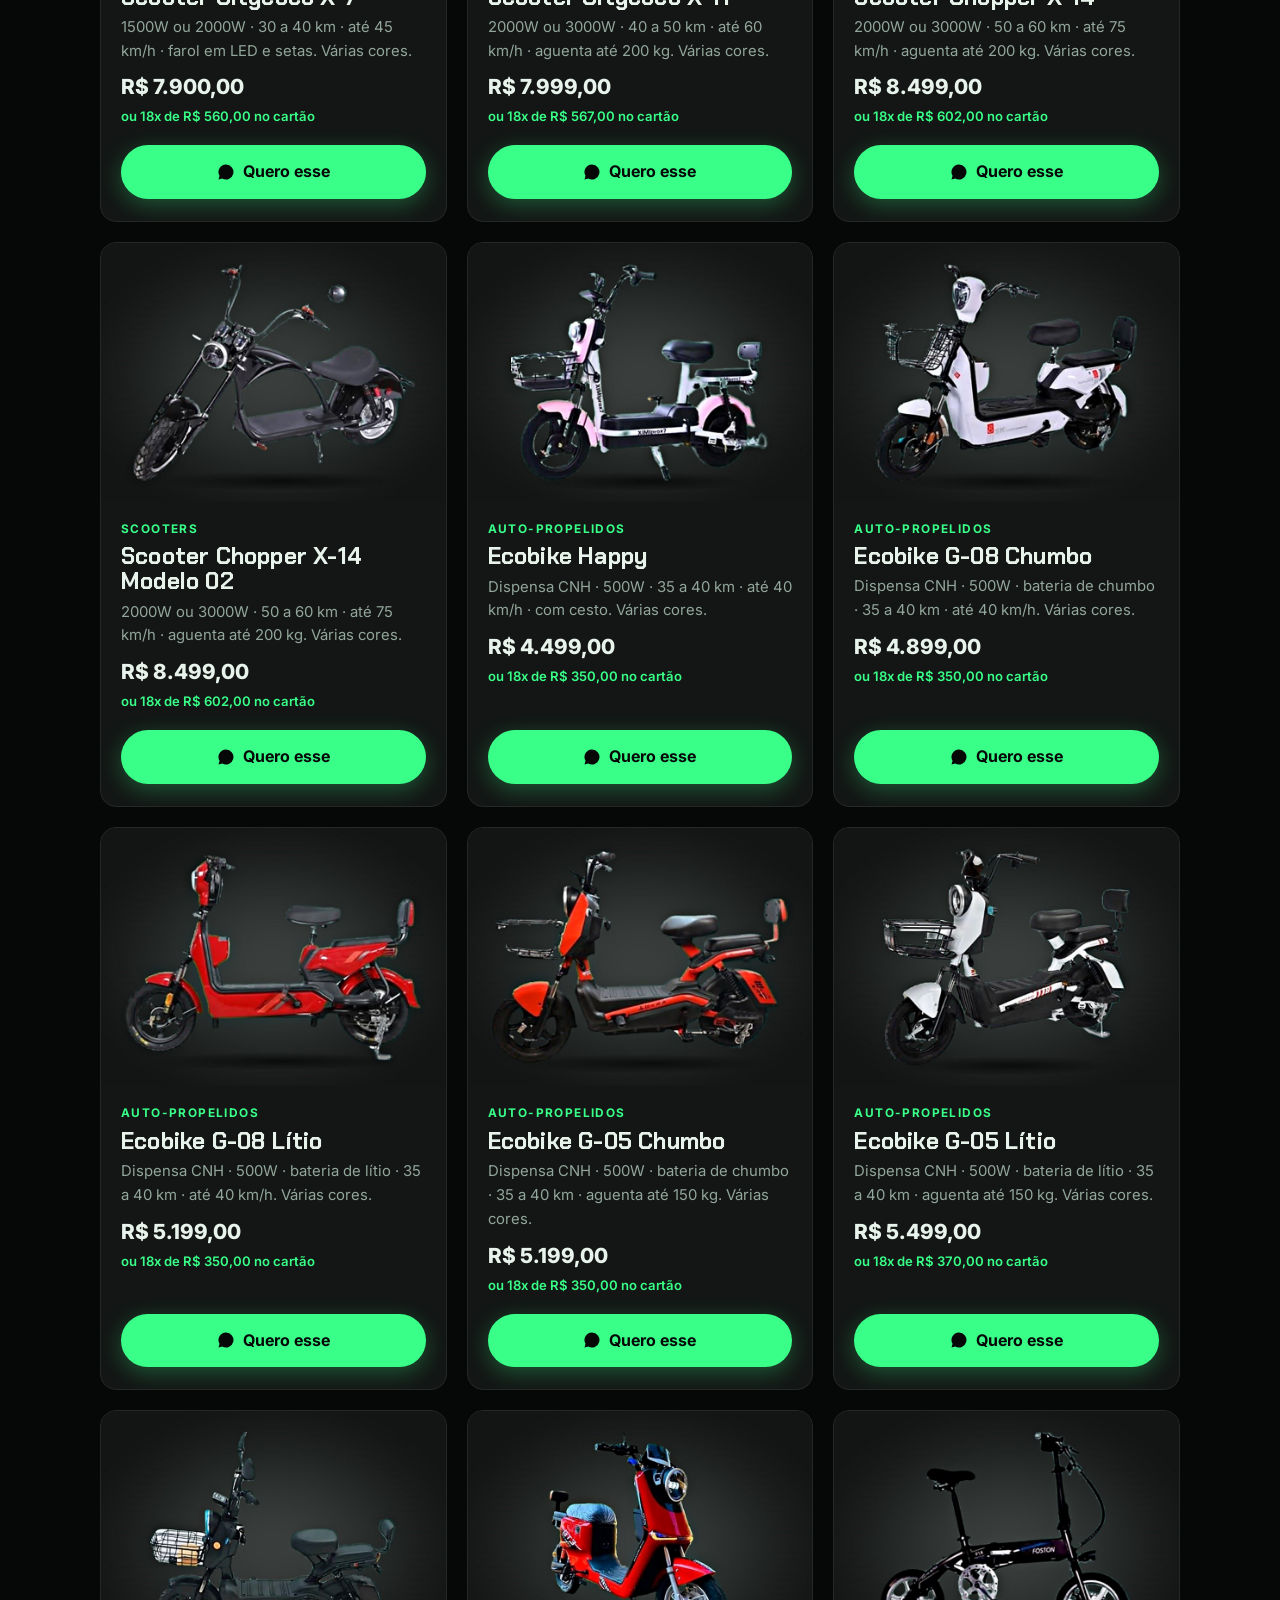
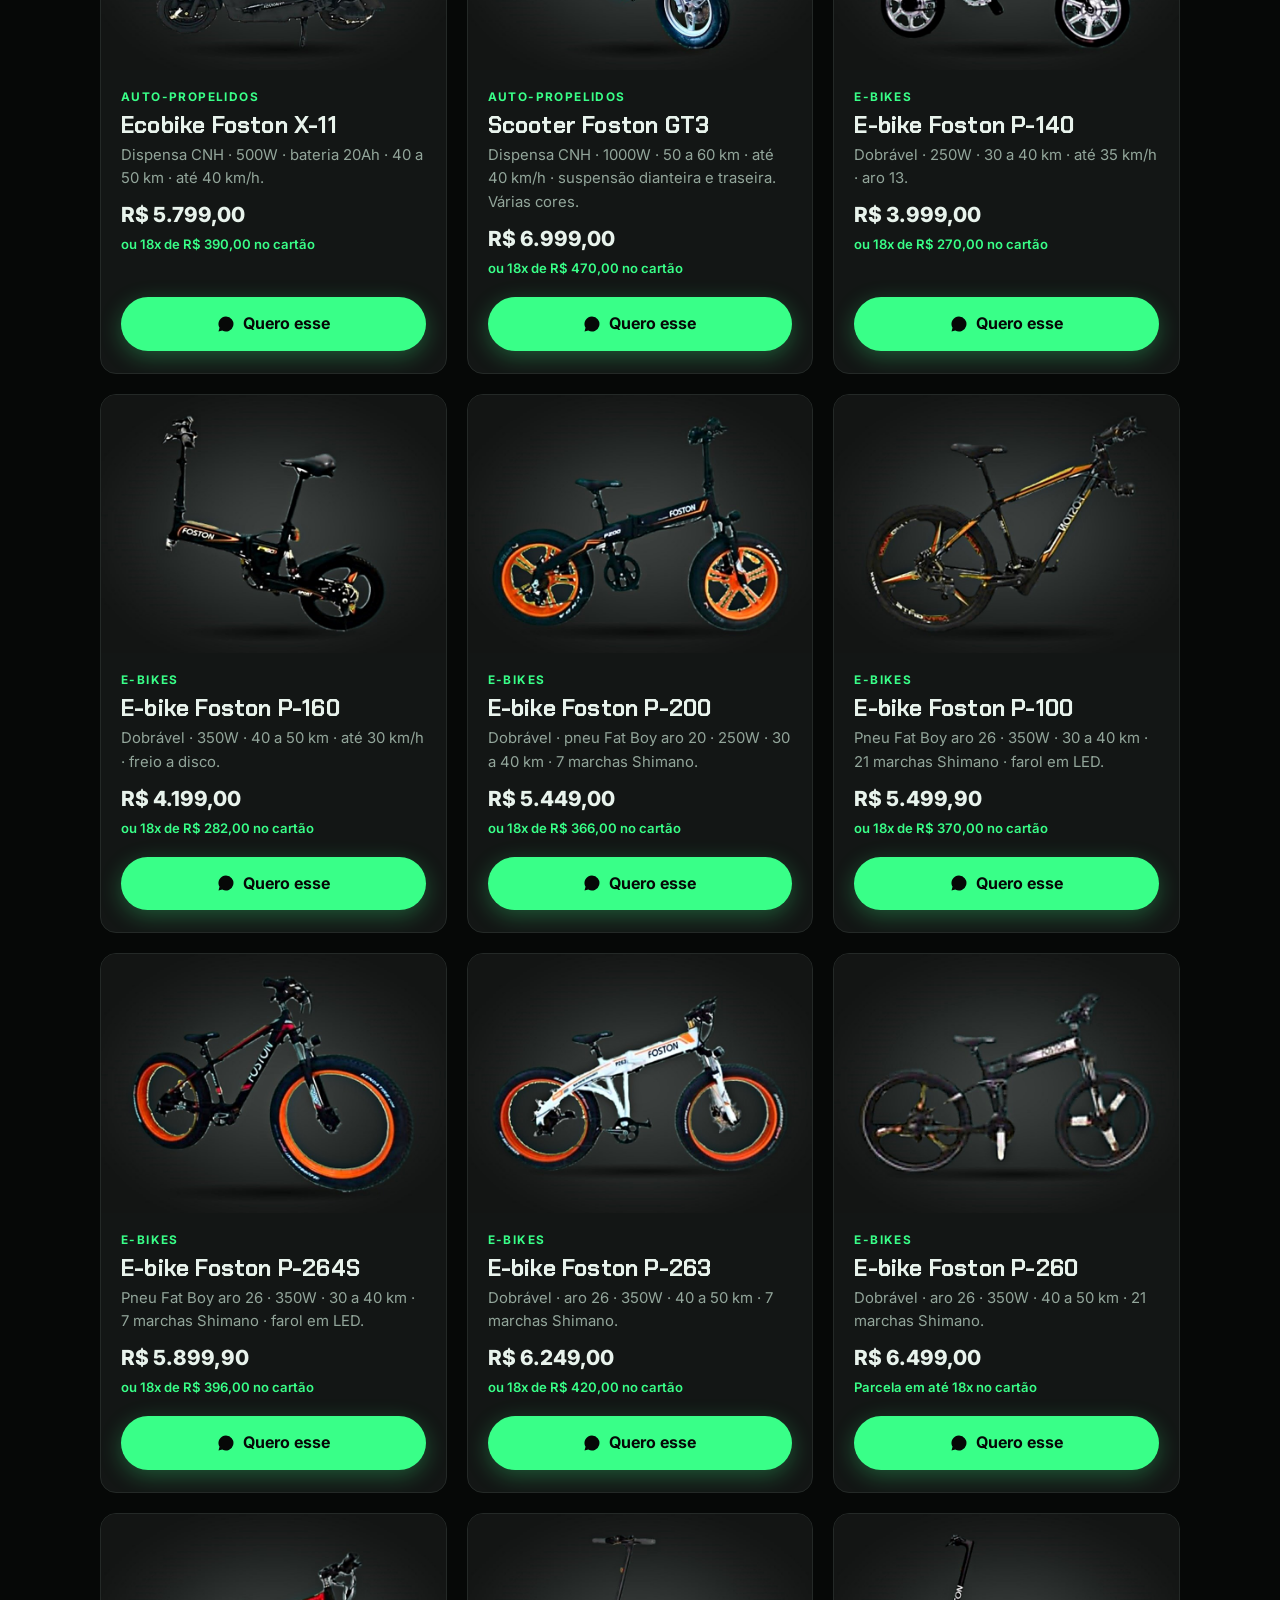
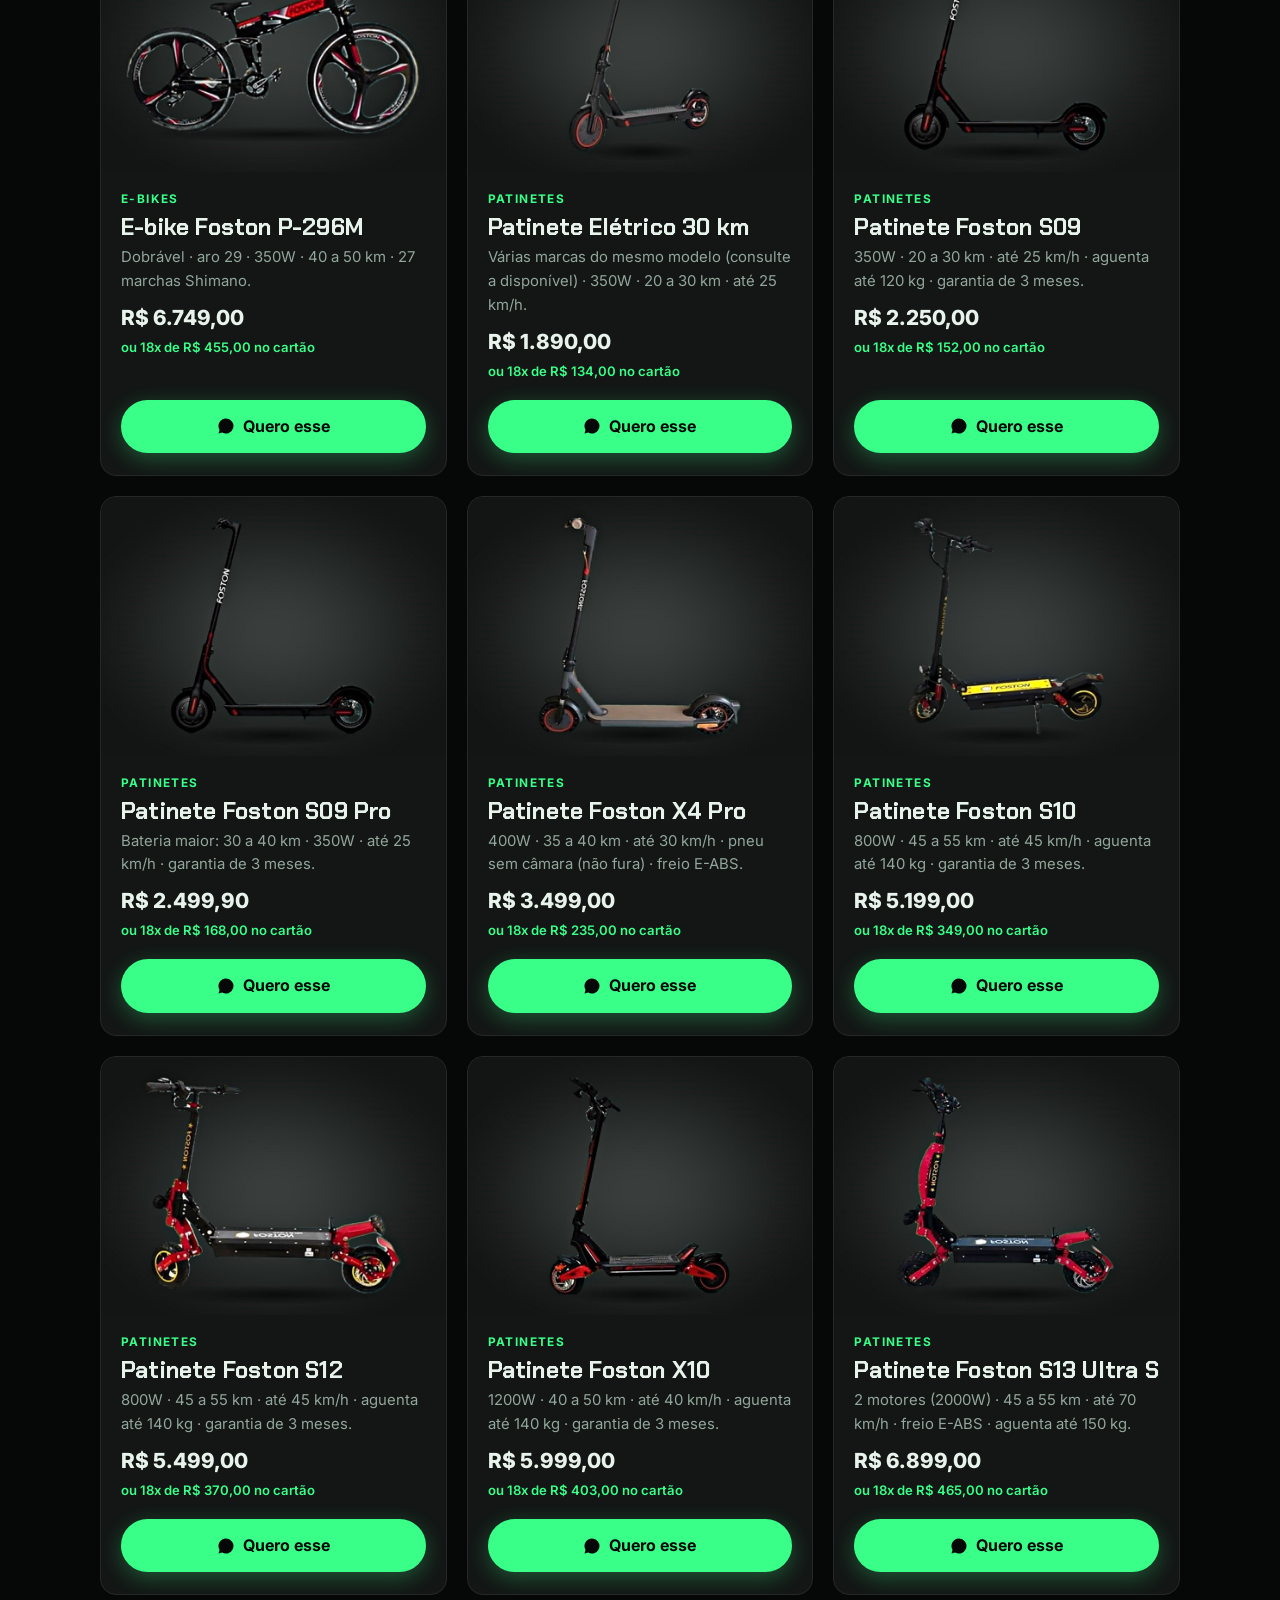
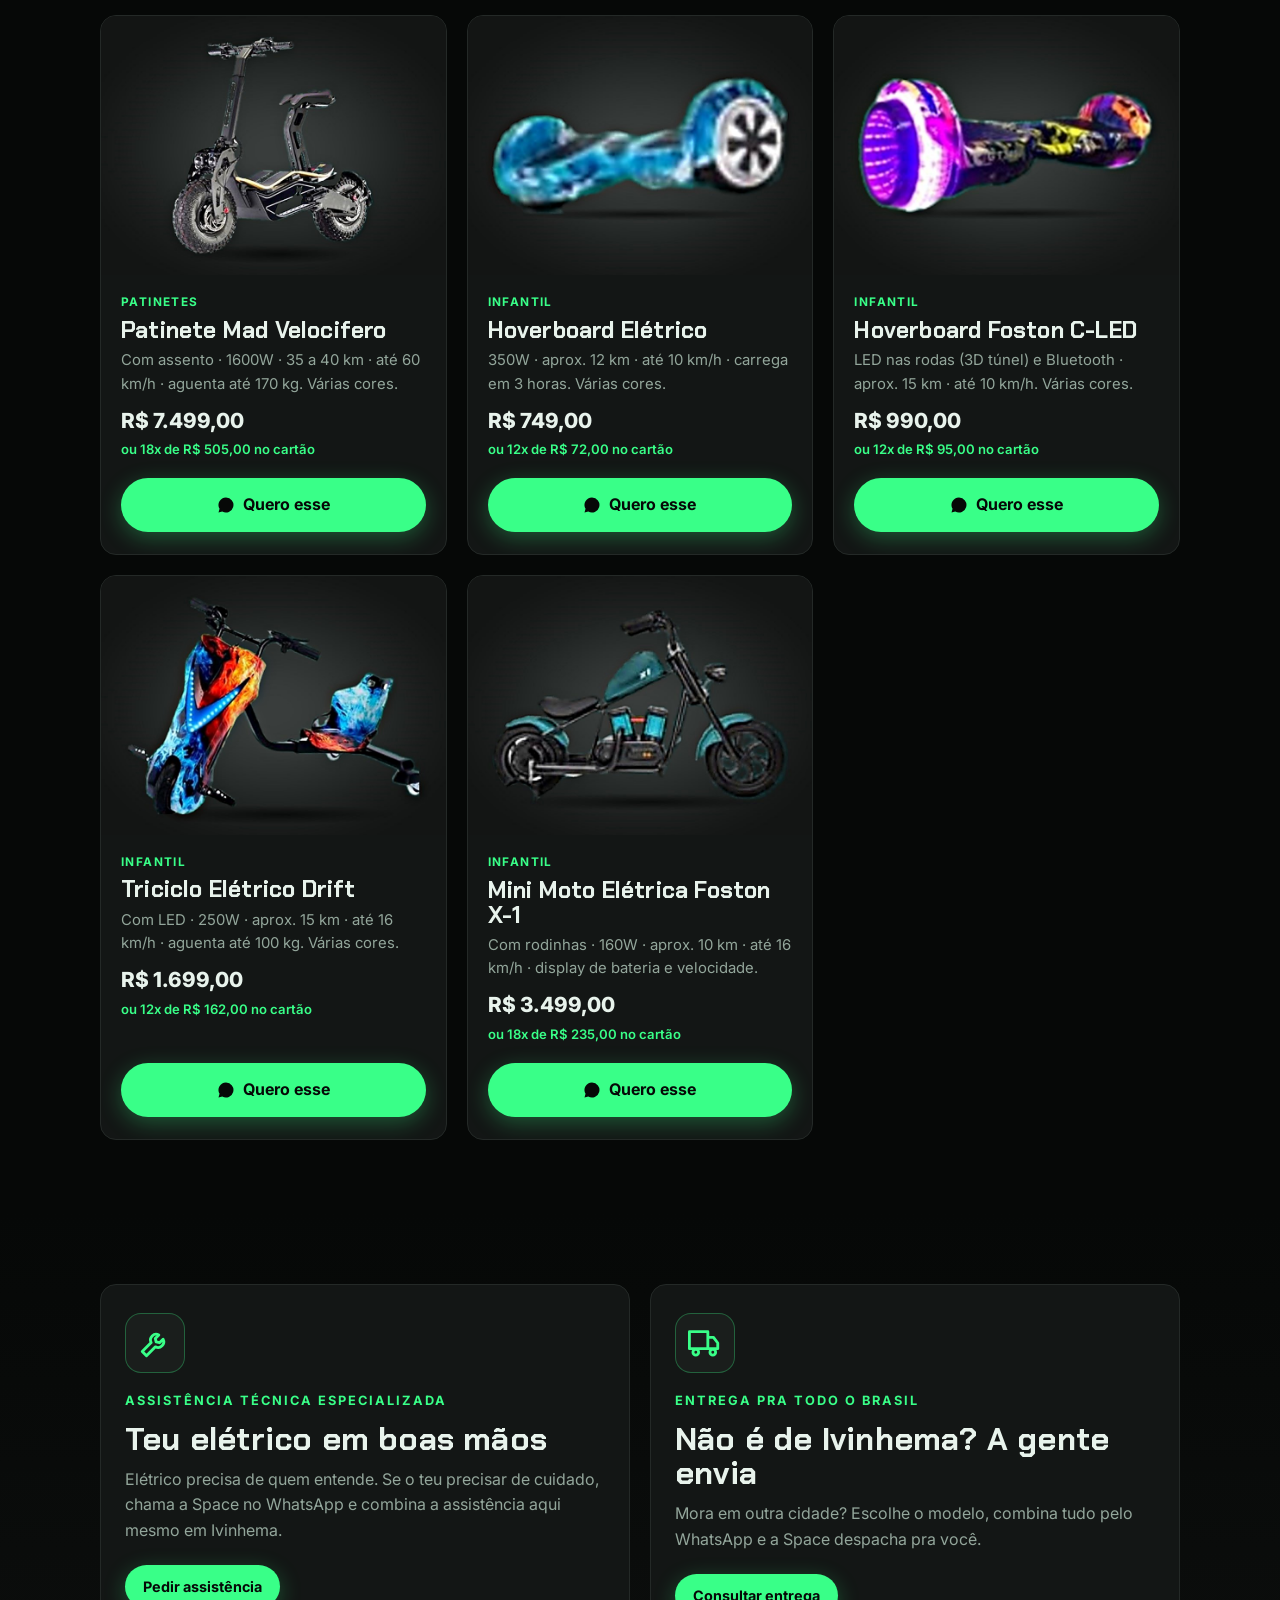
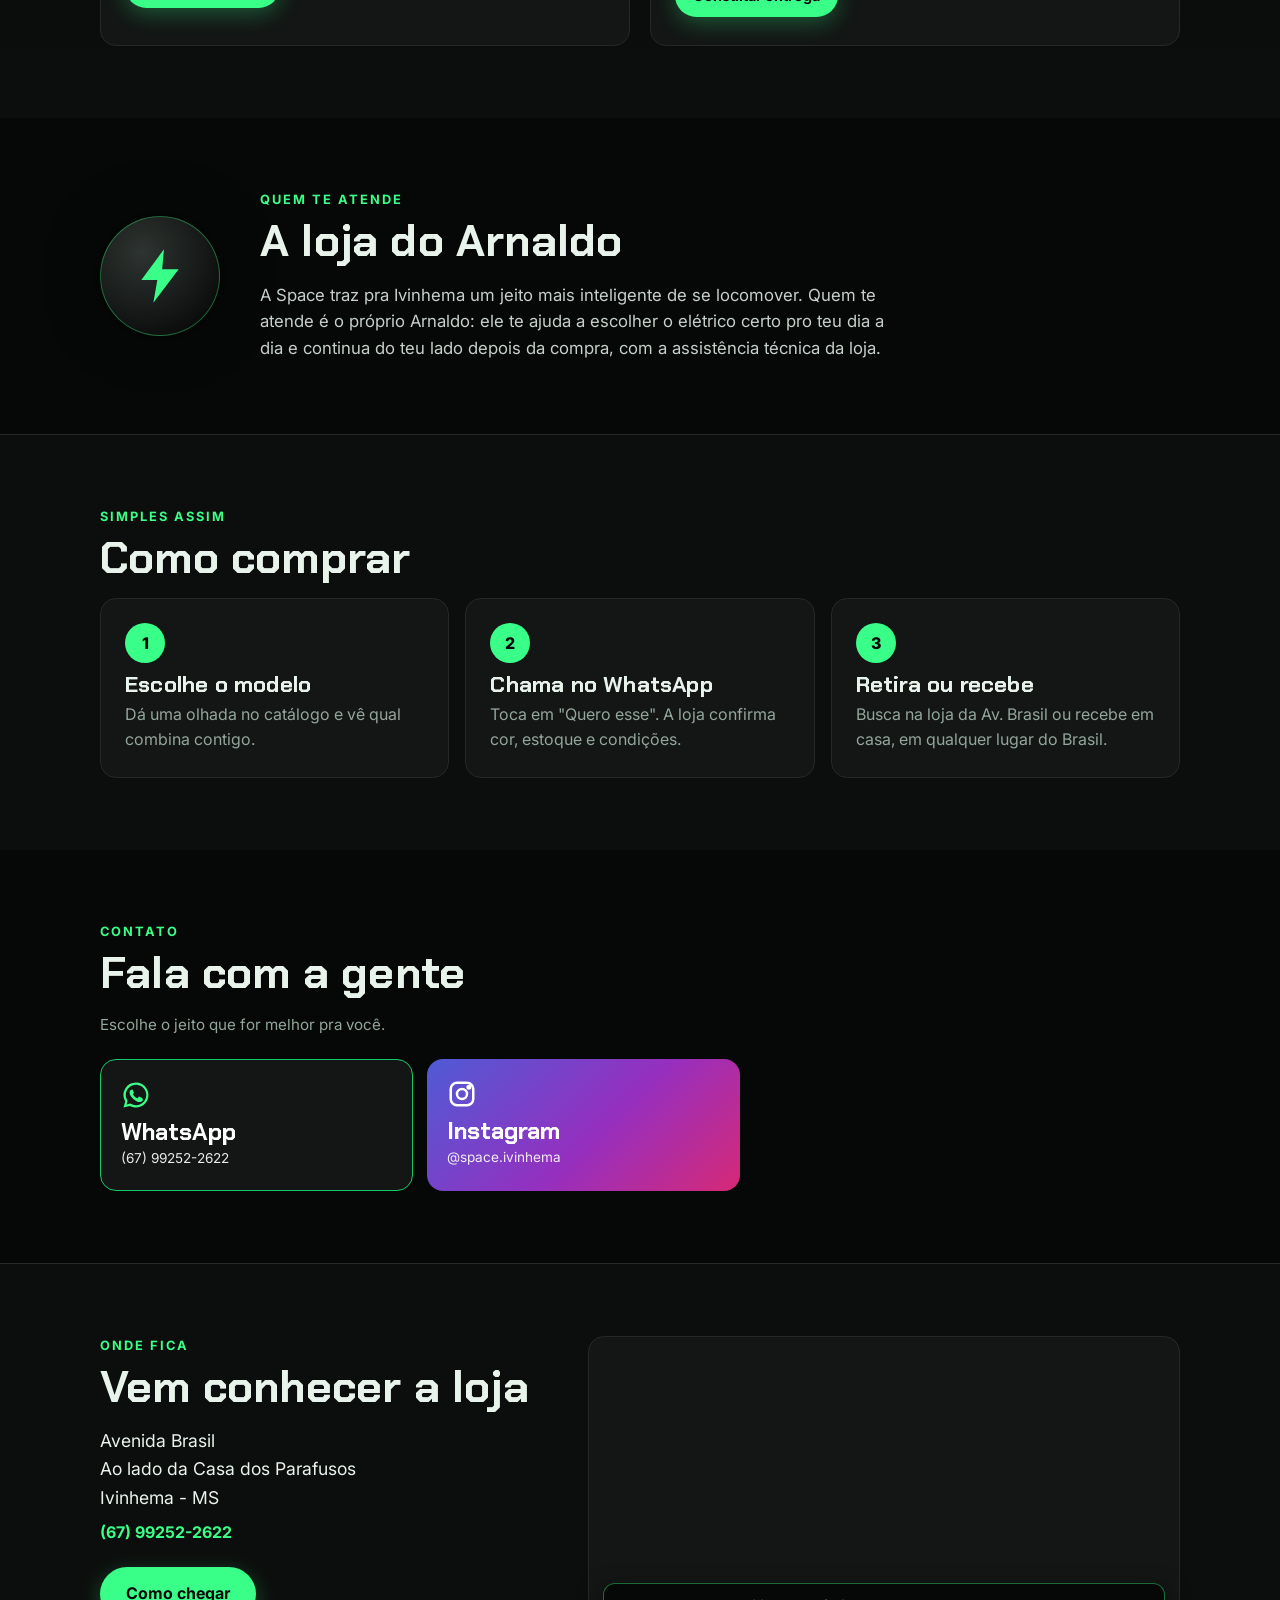
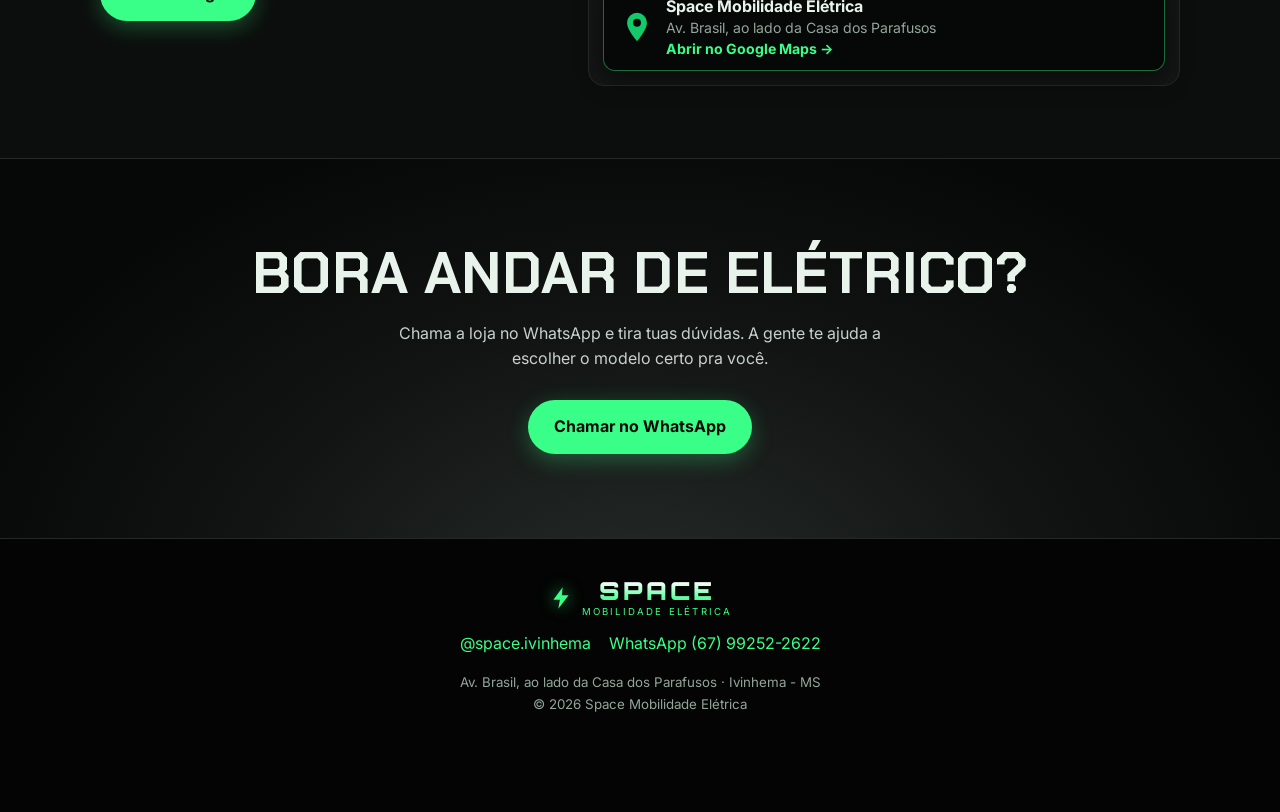
==== commit 3922cad8: "Catálogo real: 32 produtos com fotos limpas e mais nítidas, mapa com pin da loja" ====
--- a/index.html
+++ b/index.html
@@ -4,9 +4,9 @@
   <meta charset="utf-8">
   <meta name="viewport" content="width=device-width, initial-scale=1">
   <title>Space Mobilidade Elétrica — Ivinhema, MS</title>
-  <meta name="description" content="Scooters, bikes, patinetes e triciclos elétricos em Ivinhema - MS. Assistência técnica especializada e entrega pra todo o Brasil. Fale com o Arnaldo pelo WhatsApp.">
+  <meta name="description" content="Scooters, bikes, patinetes e triciclos elétricos em Ivinhema - MS. Assistência técnica especializada e entrega pra todo o Brasil. Fale com a loja pelo WhatsApp.">
   <meta property="og:title" content="Space Mobilidade Elétrica — Ivinhema, MS">
-  <meta property="og:description" content="Scooters, bikes, patinetes e triciclos elétricos. Fale direto com o Arnaldo pelo WhatsApp.">
+  <meta property="og:description" content="Scooters, bikes, patinetes e triciclos elétricos. Fale direto com a loja pelo WhatsApp.">
   <meta name="theme-color" content="#060807">
   <link rel="icon" href="img/icone.svg" type="image/svg+xml">
   <link rel="preconnect" href="https://fonts.googleapis.com">
@@ -29,7 +29,7 @@
     </a>
     <nav>
       <a href="#catalogo">Catálogo</a>
-      <a href="#assistencia">Assistência</a>
+      <a data-whats-msg="Oi! Vim pelo site da Space e preciso de assistência técnica no meu elétrico." target="_blank" rel="noopener">Assistência</a>
       <a href="#sobre">Sobre</a>
       <a href="#visite">Onde fica</a>
     </nav>
@@ -42,22 +42,22 @@
       <p class="tag">⚡ Ivinhema - MS · Entrega pra todo o Brasil</p>
       <h1>Mobilidade elétrica <em>inteligente.</em></h1>
       <p class="sub">Scooters, bikes, patinetes e triciclos elétricos pra você andar pela cidade
-        sem gastar com gasolina. Escolhe aqui no site e fala direto com o Arnaldo pelo WhatsApp.</p>
+        sem gastar com gasolina. Escolhe aqui no site e fala direto com a loja pelo WhatsApp.</p>
       <div class="acoes">
         <a class="btn" href="#catalogo">Ver catálogo</a>
-        <a class="btn btn-ghost" data-whats target="_blank" rel="noopener">Falar com o Arnaldo</a>
+        <a class="btn btn-ghost" data-whats target="_blank" rel="noopener">Falar com a loja</a>
       </div>
       <ul class="categorias-hero">
-        <li>Scooters</li><li>Bikes</li><li>Patinetes</li><li>Triciclos</li>
+        <li>Scooters</li><li>Auto-propelidos</li><li>E-bikes</li><li>Patinetes</li><li>Infantil</li>
       </ul>
     </div>
-    <div class="hero-arte" aria-hidden="true">
-      <div class="orbita o1"></div>
-      <div class="orbita o2"></div>
-      <div class="planeta"></div>
+    <div class="hero-arte">
+      <div class="orbita o1" aria-hidden="true"></div>
+      <div class="orbita o2" aria-hidden="true"></div>
+      <div class="planeta" aria-hidden="true"></div>
       <img src="img/scooter.svg" alt="">
-      <span class="chip c1">⚡ 100% elétrico</span>
-      <span class="chip c2">🔧 Assistência técnica</span>
+      <span class="chip c1" aria-hidden="true">⚡ 100% elétrico</span>
+      <a class="chip c2" data-whats-msg="Oi! Vim pelo site da Space e preciso de assistência técnica no meu elétrico." target="_blank" rel="noopener">🔧 Assistência técnica</a>
     </div>
   </section>
 
@@ -92,7 +92,7 @@
     <div class="secao">
       <p class="kicker">Catálogo</p>
       <h2>Escolhe o teu elétrico</h2>
-      <p class="aviso">Toca em "Quero esse" e a mensagem já vai pronta pro WhatsApp do Arnaldo, com o nome do modelo.</p>
+      <p class="aviso">Toca em "Quero esse" e a mensagem já vai pronta pro WhatsApp da loja, com o nome do modelo.</p>
       <div class="filtros" id="filtros"></div>
       <div id="grade" class="grade"></div>
     </div>
@@ -109,7 +109,7 @@
         <h2>Teu elétrico em boas mãos</h2>
         <p>Elétrico precisa de quem entende. Se o teu precisar de cuidado, chama a Space no WhatsApp
           e combina a assistência aqui mesmo em Ivinhema.</p>
-        <a class="btn btn-sm" data-whats-msg="Oi, Arnaldo! Vim pelo site e preciso de assistência técnica no meu elétrico." target="_blank" rel="noopener">Pedir assistência</a>
+        <a class="btn btn-sm" data-whats-msg="Oi! Vim pelo site da Space e preciso de assistência técnica no meu elétrico." target="_blank" rel="noopener">Pedir assistência</a>
       </div>
       <div class="servico">
         <span class="servico-icone">
@@ -118,7 +118,7 @@
         <p class="kicker">Entrega pra todo o Brasil</p>
         <h2>Não é de Ivinhema? A gente envia</h2>
         <p>Mora em outra cidade? Escolhe o modelo, combina tudo pelo WhatsApp e a Space despacha pra você.</p>
-        <a class="btn btn-sm" data-whats-msg="Oi, Arnaldo! Vim pelo site. Não sou de Ivinhema, vocês enviam pra minha cidade?" target="_blank" rel="noopener">Consultar entrega</a>
+        <a class="btn btn-sm" data-whats-msg="Oi! Vim pelo site da Space. Não sou de Ivinhema, vocês enviam pra minha cidade?" target="_blank" rel="noopener">Consultar entrega</a>
       </div>
     </div>
   </section>
@@ -144,7 +144,7 @@
       <h2>Como comprar</h2>
       <ol class="passos">
         <li><span>1</span><h3>Escolhe o modelo</h3><p>Dá uma olhada no catálogo e vê qual combina contigo.</p></li>
-        <li><span>2</span><h3>Chama no WhatsApp</h3><p>Toca em "Quero esse". O Arnaldo te passa preço e condições.</p></li>
+        <li><span>2</span><h3>Chama no WhatsApp</h3><p>Toca em "Quero esse". A loja confirma cor, estoque e condições.</p></li>
         <li><span>3</span><h3>Retira ou recebe</h3><p>Busca na loja da Av. Brasil ou recebe em casa, em qualquer lugar do Brasil.</p></li>
       </ol>
     </div>
@@ -191,7 +191,7 @@
 
   <section class="cta-final">
     <h2>Bora andar de elétrico?</h2>
-    <p>Chama o Arnaldo no WhatsApp e tira tuas dúvidas. Ele te ajuda a escolher o modelo certo pra você.</p>
+    <p>Chama a loja no WhatsApp e tira tuas dúvidas. A gente te ajuda a escolher o modelo certo pra você.</p>
     <a class="btn" data-whats target="_blank" rel="noopener">Chamar no WhatsApp</a>
   </section>
 
--- a/style.css
+++ b/style.css
@@ -1,11 +1,11 @@
 :root {
   --preto: #060807;
-  --preto-2: #0b100d;
-  --cartao: #101713;
-  --borda: #1e2c24;
+  --preto-2: #0c0e0d;
+  --cartao: #131615;
+  --borda: #242927;
   --verde: #39ff88;
   --verde-2: #14c96a;
-  --verde-fundo: #0d2a1b;
+  --escuro-fundo: #1a1e1c; /* fundos são escuros; o verde fica só em botão, texto e detalhe */
   --texto: #e8f3ec;
   --cinza: #93a69b;
   --raio: 16px;
@@ -45,18 +45,18 @@
 }
 .btn:hover { transform: translateY(-2px); box-shadow: 0 10px 30px rgba(57, 255, 136, .45); }
 .btn-ghost { background: transparent; color: var(--texto); border: 2px solid rgba(57, 255, 136, .5); box-shadow: none; }
-.btn-ghost:hover { background: rgba(57, 255, 136, .08); box-shadow: none; }
+.btn-ghost:hover { background: rgba(255, 255, 255, .06); box-shadow: none; }
 .btn-sm { padding: 10px 18px; font-size: .9rem; }
 .btn-whats { width: 100%; }
 
 /* Faixa do endereço */
 .faixa-endereco {
   display: flex; align-items: center; justify-content: center; gap: 8px; flex-wrap: wrap;
-  background: var(--verde); color: var(--preto); font-size: .85rem; font-weight: 500;
-  padding: 8px 16px; text-align: center;
-}
-.faixa-endereco svg { flex-shrink: 0; }
-.faixa-endereco strong { text-decoration: underline; text-underline-offset: 3px; }
+  background: var(--preto-2); color: var(--texto); font-size: .85rem; font-weight: 500;
+  padding: 8px 16px; text-align: center; border-bottom: 1px solid var(--borda);
+}
+.faixa-endereco svg { flex-shrink: 0; color: var(--verde); }
+.faixa-endereco strong { color: var(--verde); text-decoration: underline; text-underline-offset: 3px; }
 
 /* Topo */
 .topo {
@@ -82,7 +82,7 @@
 /* Hero */
 .hero {
   position: relative; overflow: hidden;
-  background: radial-gradient(ellipse at 78% 40%, #0f3a24 0%, #08140e 42%, var(--preto) 75%);
+  background: radial-gradient(ellipse at 78% 40%, #1c201e 0%, #0c0e0d 42%, var(--preto) 75%);
   display: grid; gap: 12px; padding: 44px 20px 48px;
 }
 .estrelas {
@@ -99,7 +99,7 @@
 }
 .hero-texto { position: relative; max-width: 580px; }
 .tag {
-  display: inline-block; background: rgba(57, 255, 136, .1); color: var(--verde);
+  display: inline-block; background: rgba(255, 255, 255, .04); color: var(--verde);
   border: 1px solid rgba(57, 255, 136, .3);
   padding: 6px 14px; border-radius: 999px; font-size: .82rem; font-weight: 600; margin-bottom: 18px;
 }
@@ -114,8 +114,8 @@
 .hero-arte { position: relative; width: 100%; max-width: 460px; aspect-ratio: 1 / 1; justify-self: center; display: grid; place-items: center; }
 .planeta {
   position: absolute; width: 62%; aspect-ratio: 1; border-radius: 50%;
-  background: radial-gradient(circle at 35% 30%, #1d6b42 0%, #0c2f1d 45%, #06140c 100%);
-  box-shadow: 0 0 80px rgba(57, 255, 136, .35), inset -18px -18px 40px rgba(0, 0, 0, .5);
+  background: radial-gradient(circle at 35% 30%, #2e3431 0%, #161a18 45%, #080a09 100%);
+  box-shadow: 0 0 80px rgba(255, 255, 255, .05), inset -18px -18px 40px rgba(0, 0, 0, .5);
 }
 .orbita { position: absolute; border-radius: 50%; border: 1.5px solid rgba(57, 255, 136, .35); }
 .o1 { width: 92%; height: 40%; transform: rotate(-16deg); }
@@ -126,7 +126,8 @@
   color: var(--texto); font-size: .8rem; font-weight: 600; padding: 7px 12px; border-radius: 999px; white-space: nowrap;
 }
 .c1 { top: 12%; left: 2%; }
-.c2 { bottom: 12%; right: 0; }
+.c2 { bottom: 12%; right: 0; transition: border-color .15s, color .15s; }
+a.chip:hover { border-color: var(--verde); color: var(--verde); }
 @keyframes girar { to { transform: rotate(360deg); } }
 @media (prefers-reduced-motion: reduce) { .o2 { animation: none; } }
 
@@ -153,16 +154,10 @@
   transition: transform .2s, border-color .2s, box-shadow .2s;
 }
 .card:hover { transform: translateY(-4px); border-color: rgba(57, 255, 136, .5); box-shadow: 0 12px 34px rgba(57, 255, 136, .1); }
-.card-img { position: relative; background: #040605; }
-.card-img img { width: 100%; aspect-ratio: 4 / 3; object-fit: cover; }
-.card-img.desenho {
-  background:
-    radial-gradient(ellipse at 50% 60%, rgba(57, 255, 136, .14), transparent 65%),
-    linear-gradient(rgba(57, 255, 136, .05) 1px, transparent 1px) 0 0 / 24px 24px,
-    linear-gradient(90deg, rgba(57, 255, 136, .05) 1px, transparent 1px) 0 0 / 24px 24px,
-    #040605;
-}
-.card-img.desenho img { object-fit: contain; padding: 8% 12%; filter: drop-shadow(0 0 10px rgba(57, 255, 136, .45)); }
+.card-img { position: relative; background: #121514; } /* mesma cor da borda das fotos */
+.card-img img { width: 100%; aspect-ratio: 4 / 3; object-fit: cover; } /* fotos limpas: só o veículo, 800x600 */
+.card-img.desenho { background: radial-gradient(ellipse at 50% 55%, #2a2f2d, #121514 70%); }
+.card-img.desenho img { object-fit: contain; padding: 8% 12%; }
 .selo {
   position: absolute; top: 12px; left: 12px; background: var(--verde); color: var(--preto);
   font-size: .72rem; font-weight: 800; text-transform: uppercase; letter-spacing: 1px;
@@ -179,7 +174,7 @@
 .card-acoes { margin-top: auto; padding-top: 12px; }
 
 /* Assistência e entrega */
-.servicos { background: linear-gradient(180deg, var(--preto) 0%, #08140e 100%); }
+.servicos { background: linear-gradient(180deg, var(--preto) 0%, var(--preto-2) 100%); }
 .servicos-grade { display: grid; gap: 20px; }
 .servico {
   background: var(--cartao); border: 1px solid var(--borda); border-radius: var(--raio);
@@ -187,7 +182,7 @@
 }
 .servico-icone {
   display: grid; place-items: center; width: 60px; height: 60px; border-radius: 16px; margin-bottom: 14px;
-  background: var(--verde-fundo); color: var(--verde); border: 1px solid rgba(57, 255, 136, .3);
+  background: var(--escuro-fundo); color: var(--verde); border: 1px solid rgba(57, 255, 136, .3);
 }
 .servico h2 { font-size: clamp(1.6rem, 4vw, 2rem); margin-bottom: .4rem; }
 .servico p:not(.kicker) { color: var(--cinza); margin-bottom: 18px; }
@@ -197,8 +192,8 @@
 .sobre p:not(.kicker) { color: rgba(232, 243, 236, .85); font-size: 1.05rem; max-width: 640px; }
 .sobre-marca {
   display: grid; place-items: center; width: 120px; height: 120px; border-radius: 50%;
-  background: radial-gradient(circle at 35% 30%, #1d6b42, #06140c 80%); color: var(--verde);
-  box-shadow: 0 0 50px rgba(57, 255, 136, .3); border: 1px solid rgba(57, 255, 136, .35);
+  background: radial-gradient(circle at 35% 30%, #2e3431, #0a0c0b 80%); color: var(--verde);
+  box-shadow: 0 0 50px rgba(0, 0, 0, .5); border: 1px solid rgba(57, 255, 136, .35);
 }
 
 /* Como comprar */
@@ -223,7 +218,8 @@
 .rede svg { margin-bottom: 6px; }
 .rede strong { font-family: var(--titulo); font-size: 1.5rem; line-height: 1; }
 .rede span { font-size: .85rem; opacity: .9; word-break: break-word; }
-.rede-whats { background: #1faa55; }
+.rede-whats { background: var(--cartao); border: 1.5px solid var(--verde-2); }
+.rede-whats svg { color: var(--verde); }
 .rede-insta { background: linear-gradient(135deg, #4f5bd5, #962fbf 55%, #d62976); }
 
 /* Onde fica */
@@ -247,7 +243,7 @@
 /* CTA final */
 .cta-final {
   text-align: center; padding: 84px 20px;
-  background: radial-gradient(ellipse at 50% 120%, #1a7a47 0%, #0b2a1a 45%, var(--preto) 80%);
+  background: radial-gradient(ellipse at 50% 120%, #262b29 0%, #111413 45%, var(--preto) 80%);
   border-top: 1px solid var(--borda);
 }
 .cta-final h2 { font-size: clamp(2.3rem, 7vw, 3.6rem); text-transform: uppercase; }
@@ -277,16 +273,12 @@
   .topo { padding: 14px 40px; }
   .topo nav { display: flex; }
   .hero { grid-template-columns: 1.1fr 1fr; align-items: center; padding: 72px max(40px, calc((100vw - 1120px) / 2)); }
-  .grade { grid-template-columns: repeat(4, 1fr); }
+  .grade { grid-template-columns: repeat(3, 1fr); }
   .visite-grade { grid-template-columns: 1fr 1.3fr; align-items: stretch; }
 }
-/* Celular: cartão deitado (desenho do lado do texto) pra lista não ficar enorme */
+/* Celular: arte em cima (largura toda, dá pra ler a ficha) e texto compacto embaixo */
 @media (max-width: 639px) {
-  .card { flex-direction: row; }
-  .card-img { flex: 0 0 38%; }
-  .card-img img { height: 100%; aspect-ratio: auto; }
-  .card-img.desenho img { padding: 10% 8%; }
-  .card-corpo { padding: 14px 14px 16px; gap: 3px; }
+  .card-corpo { padding: 14px 16px 16px; gap: 3px; }
   .card h3 { font-size: 1.15rem; }
   .card-desc { font-size: .82rem; line-height: 1.45; }
   .preco { font-size: 1.05rem; margin-top: 4px; }
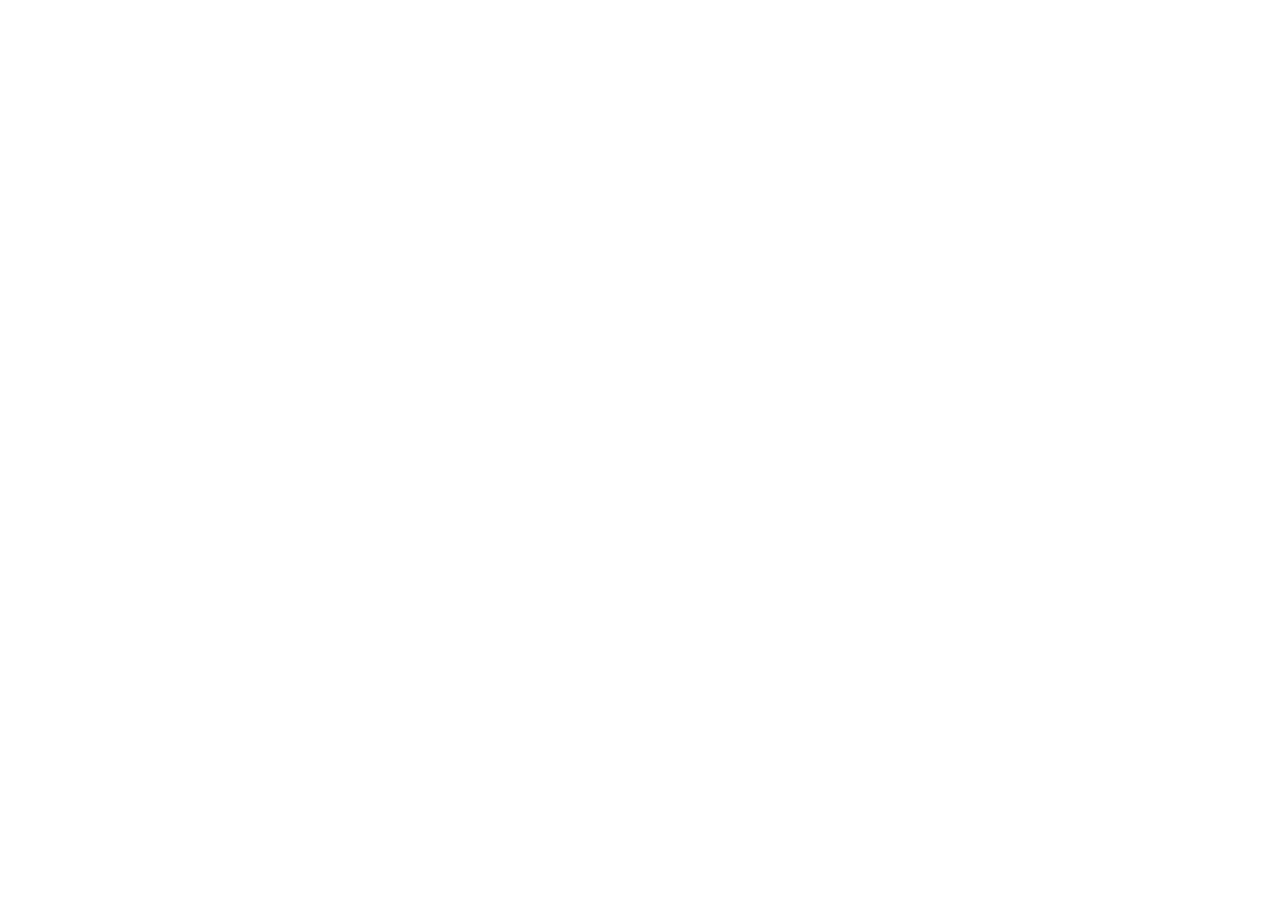
==== commit 3eef0459: "Site mudou pro Cloudflare: este endereço agora manda pra https://space-mobilidade.pages.dev/ Co-Auth" ====
--- a/index.html
+++ b/index.html
@@ -1,218 +1,15 @@
 <!doctype html>
 <html lang="pt-BR">
 <head>
-  <meta charset="utf-8">
-  <meta name="viewport" content="width=device-width, initial-scale=1">
-  <title>Space Mobilidade Elétrica — Ivinhema, MS</title>
-  <meta name="description" content="Scooters, bikes, patinetes e triciclos elétricos em Ivinhema - MS. Assistência técnica especializada e entrega pra todo o Brasil. Fale com a loja pelo WhatsApp.">
-  <meta property="og:title" content="Space Mobilidade Elétrica — Ivinhema, MS">
-  <meta property="og:description" content="Scooters, bikes, patinetes e triciclos elétricos. Fale direto com a loja pelo WhatsApp.">
-  <meta name="theme-color" content="#060807">
-  <link rel="icon" href="img/icone.svg" type="image/svg+xml">
-  <link rel="preconnect" href="https://fonts.googleapis.com">
-  <link rel="preconnect" href="https://fonts.gstatic.com" crossorigin>
-  <link href="https://fonts.googleapis.com/css2?family=Orbitron:wght@700;900&family=Chakra+Petch:wght@600;700&family=Inter:wght@400;500;600;700&display=swap" rel="stylesheet">
-  <link rel="stylesheet" href="style.css">
+<meta charset="utf-8">
+<meta name="viewport" content="width=device-width, initial-scale=1">
+<title>Space Mobilidade Elétrica</title>
+<meta name="robots" content="noindex">
+<link rel="canonical" href="https://space-mobilidade.pages.dev/">
+<meta http-equiv="refresh" content="0; url=https://space-mobilidade.pages.dev/">
+<script>location.replace("https://space-mobilidade.pages.dev/" + location.hash);</script>
 </head>
-<body>
-  <!-- Endereço logo no início -->
-  <a class="faixa-endereco" data-mapa target="_blank" rel="noopener">
-    <svg viewBox="0 0 24 24" width="16" height="16" aria-hidden="true"><path d="M12 2a7 7 0 0 0-7 7c0 5.2 7 13 7 13s7-7.8 7-13a7 7 0 0 0-7-7z" fill="currentColor"/><circle cx="12" cy="9" r="2.6" fill="#060807"/></svg>
-    <span>Av. Brasil, ao lado da Casa dos Parafusos · Ivinhema - MS</span>
-    <strong>Como chegar →</strong>
-  </a>
-
-  <header class="topo">
-    <a href="#" class="logo" aria-label="Space Mobilidade Elétrica — início">
-      <svg class="logo-raio" viewBox="0 0 24 24" width="26" height="26" aria-hidden="true"><path d="M13.5 2 5 13.5h6L9.5 22 19 9.5h-6.2z" fill="currentColor"/></svg>
-      <span class="logo-txt"><span class="l1">SPACE</span><span class="l2">Mobilidade Elétrica</span></span>
-    </a>
-    <nav>
-      <a href="#catalogo">Catálogo</a>
-      <a data-whats-msg="Oi! Vim pelo site da Space e preciso de assistência técnica no meu elétrico." target="_blank" rel="noopener">Assistência</a>
-      <a href="#sobre">Sobre</a>
-      <a href="#visite">Onde fica</a>
-    </nav>
-    <a class="btn btn-sm btn-topo" data-whats target="_blank" rel="noopener">WhatsApp</a>
-  </header>
-
-  <section class="hero">
-    <div class="estrelas" aria-hidden="true"></div>
-    <div class="hero-texto">
-      <p class="tag">⚡ Ivinhema - MS · Entrega pra todo o Brasil</p>
-      <h1>Mobilidade elétrica <em>inteligente.</em></h1>
-      <p class="sub">Scooters, bikes, patinetes e triciclos elétricos pra você andar pela cidade
-        sem gastar com gasolina. Escolhe aqui no site e fala direto com a loja pelo WhatsApp.</p>
-      <div class="acoes">
-        <a class="btn" href="#catalogo">Ver catálogo</a>
-        <a class="btn btn-ghost" data-whats target="_blank" rel="noopener">Falar com a loja</a>
-      </div>
-      <ul class="categorias-hero">
-        <li>Scooters</li><li>Auto-propelidos</li><li>E-bikes</li><li>Patinetes</li><li>Infantil</li>
-      </ul>
-    </div>
-    <div class="hero-arte">
-      <div class="orbita o1" aria-hidden="true"></div>
-      <div class="orbita o2" aria-hidden="true"></div>
-      <div class="planeta" aria-hidden="true"></div>
-      <img src="img/scooter.svg" alt="">
-      <span class="chip c1" aria-hidden="true">⚡ 100% elétrico</span>
-      <a class="chip c2" data-whats-msg="Oi! Vim pelo site da Space e preciso de assistência técnica no meu elétrico." target="_blank" rel="noopener">🔧 Assistência técnica</a>
-    </div>
-  </section>
-
-  <!-- Vantagens -->
-  <section class="vantagens" aria-label="Por que andar de elétrico">
-    <div class="secao vantagens-grade">
-      <div class="vantagem">
-        <svg viewBox="0 0 24 24" width="30" height="30" fill="none" stroke="currentColor" stroke-width="2" stroke-linecap="round" stroke-linejoin="round" aria-hidden="true"><path d="M9 2v6M15 2v6M6 8h12v3a6 6 0 0 1-12 0zM12 17v5"/></svg>
-        <h3>Carrega na tomada</h3>
-        <p>Nada de fila no posto. Liga na tomada de casa e pronto.</p>
-      </div>
-      <div class="vantagem">
-        <svg viewBox="0 0 24 24" width="30" height="30" fill="none" stroke="currentColor" stroke-width="2" stroke-linecap="round" stroke-linejoin="round" aria-hidden="true"><circle cx="12" cy="12" r="9"/><path d="M15 9.5c-.5-1-1.6-1.5-3-1.5-1.7 0-3 .9-3 2s1.3 1.8 3 2 3 .9 3 2-1.3 2-3 2c-1.4 0-2.5-.5-3-1.5M12 6v2M12 16v2"/></svg>
-        <h3>Economia todo dia</h3>
-        <p>Sem gasolina, o dinheiro que ia pro tanque fica no teu bolso.</p>
-      </div>
-      <div class="vantagem">
-        <svg viewBox="0 0 24 24" width="30" height="30" fill="none" stroke="currentColor" stroke-width="2" stroke-linecap="round" stroke-linejoin="round" aria-hidden="true"><path d="M11 5 6 9H2v6h4l5 4zM22 9l-6 6M16 9l6 6"/></svg>
-        <h3>Silencioso e sem fumaça</h3>
-        <p>Anda pela cidade sem barulho de motor e sem cheiro de escapamento.</p>
-      </div>
-      <div class="vantagem">
-        <svg viewBox="0 0 24 24" width="30" height="30" fill="none" stroke="currentColor" stroke-width="2" stroke-linecap="round" stroke-linejoin="round" aria-hidden="true"><path d="M14.7 6.3a4 4 0 0 0-5.4 5.4L3 18l3 3 6.3-6.3a4 4 0 0 0 5.4-5.4l-2.5 2.5-2.4-.6-.6-2.4z"/></svg>
-        <h3>Assistência na cidade</h3>
-        <p>Comprou e precisou de ajuda? A assistência técnica é aqui mesmo.</p>
-      </div>
-    </div>
-  </section>
-
-  <!-- Catálogo -->
-  <section id="catalogo" class="vitrine">
-    <div class="secao">
-      <p class="kicker">Catálogo</p>
-      <h2>Escolhe o teu elétrico</h2>
-      <p class="aviso">Toca em "Quero esse" e a mensagem já vai pronta pro WhatsApp da loja, com o nome do modelo.</p>
-      <div class="filtros" id="filtros"></div>
-      <div id="grade" class="grade"></div>
-    </div>
-  </section>
-
-  <!-- Assistência e entrega -->
-  <section id="assistencia" class="servicos">
-    <div class="secao servicos-grade">
-      <div class="servico">
-        <span class="servico-icone">
-          <svg viewBox="0 0 24 24" width="34" height="34" fill="none" stroke="currentColor" stroke-width="2" stroke-linecap="round" stroke-linejoin="round" aria-hidden="true"><path d="M14.7 6.3a4 4 0 0 0-5.4 5.4L3 18l3 3 6.3-6.3a4 4 0 0 0 5.4-5.4l-2.5 2.5-2.4-.6-.6-2.4z"/></svg>
-        </span>
-        <p class="kicker">Assistência técnica especializada</p>
-        <h2>Teu elétrico em boas mãos</h2>
-        <p>Elétrico precisa de quem entende. Se o teu precisar de cuidado, chama a Space no WhatsApp
-          e combina a assistência aqui mesmo em Ivinhema.</p>
-        <a class="btn btn-sm" data-whats-msg="Oi! Vim pelo site da Space e preciso de assistência técnica no meu elétrico." target="_blank" rel="noopener">Pedir assistência</a>
-      </div>
-      <div class="servico">
-        <span class="servico-icone">
-          <svg viewBox="0 0 24 24" width="34" height="34" fill="none" stroke="currentColor" stroke-width="2" stroke-linecap="round" stroke-linejoin="round" aria-hidden="true"><path d="M1 4h13v12H1zM14 8h4l3 4v4h-7z"/><circle cx="5.5" cy="18.5" r="2"/><circle cx="17.5" cy="18.5" r="2"/></svg>
-        </span>
-        <p class="kicker">Entrega pra todo o Brasil</p>
-        <h2>Não é de Ivinhema? A gente envia</h2>
-        <p>Mora em outra cidade? Escolhe o modelo, combina tudo pelo WhatsApp e a Space despacha pra você.</p>
-        <a class="btn btn-sm" data-whats-msg="Oi! Vim pelo site da Space. Não sou de Ivinhema, vocês enviam pra minha cidade?" target="_blank" rel="noopener">Consultar entrega</a>
-      </div>
-    </div>
-  </section>
-
-  <!-- Sobre -->
-  <section id="sobre" class="secao sobre">
-    <div class="sobre-marca" aria-hidden="true">
-      <svg viewBox="0 0 24 24" width="64" height="64"><path d="M13.5 2 5 13.5h6L9.5 22 19 9.5h-6.2z" fill="currentColor"/></svg>
-    </div>
-    <div>
-      <p class="kicker">Quem te atende</p>
-      <h2>A loja do Arnaldo</h2>
-      <p>A Space traz pra Ivinhema um jeito mais inteligente de se locomover.
-        Quem te atende é o próprio Arnaldo: ele te ajuda a escolher o elétrico certo pro teu dia a dia
-        e continua do teu lado depois da compra, com a assistência técnica da loja.</p>
-    </div>
-  </section>
-
-  <!-- Como comprar -->
-  <section id="comprar" class="como">
-    <div class="secao">
-      <p class="kicker">Simples assim</p>
-      <h2>Como comprar</h2>
-      <ol class="passos">
-        <li><span>1</span><h3>Escolhe o modelo</h3><p>Dá uma olhada no catálogo e vê qual combina contigo.</p></li>
-        <li><span>2</span><h3>Chama no WhatsApp</h3><p>Toca em "Quero esse". A loja confirma cor, estoque e condições.</p></li>
-        <li><span>3</span><h3>Retira ou recebe</h3><p>Busca na loja da Av. Brasil ou recebe em casa, em qualquer lugar do Brasil.</p></li>
-      </ol>
-    </div>
-  </section>
-
-  <!-- Contato -->
-  <section id="contato" class="contato">
-    <div class="secao">
-      <p class="kicker">Contato</p>
-      <h2>Fala com a gente</h2>
-      <p class="aviso">Escolhe o jeito que for melhor pra você.</p>
-      <div class="redes">
-        <a class="rede rede-whats" data-whats target="_blank" rel="noopener">
-          <svg viewBox="0 0 24 24" width="30" height="30" fill="currentColor" aria-hidden="true"><path d="M12 2a10 10 0 0 0-8.6 15.1L2 22l5-1.3A10 10 0 1 0 12 2zm0 18.2a8.2 8.2 0 0 1-4.2-1.2l-.3-.2-3 .8.8-2.9-.2-.3A8.2 8.2 0 1 1 12 20.2zm4.5-6.1c-.2-.1-1.5-.7-1.7-.8-.2-.1-.4-.1-.6.1l-.8 1c-.1.2-.3.2-.5.1a6.7 6.7 0 0 1-3.3-2.9c-.3-.4.2-.4.7-1.3.1-.2 0-.3 0-.4l-.8-1.8c-.2-.5-.4-.4-.6-.4h-.5a1 1 0 0 0-.7.3 3 3 0 0 0-.9 2.2 5.2 5.2 0 0 0 1.1 2.7 11.8 11.8 0 0 0 4.5 4c1.7.7 2.3.8 3.2.6.5-.1 1.5-.6 1.7-1.2.2-.6.2-1.1.2-1.2-.1-.1-.3-.2-.5-.3z"/></svg>
-          <strong>WhatsApp</strong><span>(67) 99252-2622</span>
-        </a>
-        <a class="rede rede-insta" data-rede="instagram" target="_blank" rel="noopener">
-          <svg viewBox="0 0 24 24" width="30" height="30" fill="none" stroke="currentColor" stroke-width="2" aria-hidden="true"><rect x="3" y="3" width="18" height="18" rx="5"/><circle cx="12" cy="12" r="4"/><circle cx="17.5" cy="6.5" r="1" fill="currentColor"/></svg>
-          <strong>Instagram</strong><span>@space.ivinhema</span>
-        </a>
-      </div>
-    </div>
-  </section>
-
-  <!-- Onde fica -->
-  <section id="visite" class="visite">
-    <div class="secao visite-grade">
-      <div>
-        <p class="kicker">Onde fica</p>
-        <h2>Vem conhecer a loja</h2>
-        <p class="endereco">Avenida Brasil<br>Ao lado da Casa dos Parafusos<br>Ivinhema - MS</p>
-        <p class="fone"><a data-whats target="_blank" rel="noopener">(67) 99252-2622</a></p>
-        <a class="btn" data-mapa target="_blank" rel="noopener">Como chegar</a>
-      </div>
-      <div class="mapa">
-        <iframe id="mapa" title="Mapa da loja" loading="lazy" referrerpolicy="no-referrer-when-downgrade"></iframe>
-        <a class="mapa-pino" data-mapa target="_blank" rel="noopener">
-          <svg viewBox="0 0 24 24" width="34" height="34" aria-hidden="true"><path d="M12 2a7 7 0 0 0-7 7c0 5.2 7 13 7 13s7-7.8 7-13a7 7 0 0 0-7-7z" fill="#14c96a"/><circle cx="12" cy="9" r="2.8" fill="#060807"/></svg>
-          <span><strong>Space Mobilidade Elétrica</strong>Av. Brasil, ao lado da Casa dos Parafusos<em>Abrir no Google Maps →</em></span>
-        </a>
-      </div>
-    </div>
-  </section>
-
-  <section class="cta-final">
-    <h2>Bora andar de elétrico?</h2>
-    <p>Chama a loja no WhatsApp e tira tuas dúvidas. A gente te ajuda a escolher o modelo certo pra você.</p>
-    <a class="btn" data-whats target="_blank" rel="noopener">Chamar no WhatsApp</a>
-  </section>
-
-  <footer class="rodape">
-    <a href="#" class="logo" aria-label="Voltar ao topo">
-      <svg class="logo-raio" viewBox="0 0 24 24" width="26" height="26" aria-hidden="true"><path d="M13.5 2 5 13.5h6L9.5 22 19 9.5h-6.2z" fill="currentColor"/></svg>
-      <span class="logo-txt"><span class="l1">SPACE</span><span class="l2">Mobilidade Elétrica</span></span>
-    </a>
-    <p>
-      <a data-rede="instagram" target="_blank" rel="noopener">@space.ivinhema</a>
-      <a data-whats target="_blank" rel="noopener">WhatsApp (67) 99252-2622</a>
-    </p>
-    <small>Av. Brasil, ao lado da Casa dos Parafusos · Ivinhema - MS<br>
-      <span id="cnpj"></span>© <span id="ano"></span> Space Mobilidade Elétrica</small>
-  </footer>
-
-  <a class="whats-flutuante" data-whats target="_blank" rel="noopener" aria-label="Falar no WhatsApp">
-    <svg viewBox="0 0 24 24" width="28" height="28" fill="#fff" aria-hidden="true"><path d="M12 2a10 10 0 0 0-8.6 15.1L2 22l5-1.3A10 10 0 1 0 12 2zm0 18.2a8.2 8.2 0 0 1-4.2-1.2l-.3-.2-3 .8.8-2.9-.2-.3A8.2 8.2 0 1 1 12 20.2zm4.5-6.1c-.2-.1-1.5-.7-1.7-.8-.2-.1-.4-.1-.6.1l-.8 1c-.1.2-.3.2-.5.1a6.7 6.7 0 0 1-3.3-2.9c-.3-.4.2-.4.7-1.3.1-.2 0-.3 0-.4l-.8-1.8c-.2-.5-.4-.4-.6-.4h-.5a1 1 0 0 0-.7.3 3 3 0 0 0-.9 2.2 5.2 5.2 0 0 0 1.1 2.7 11.8 11.8 0 0 0 4.5 4c1.7.7 2.3.8 3.2.6.5-.1 1.5-.6 1.7-1.2.2-.6.2-1.1.2-1.2-.1-.1-.3-.2-.5-.3z"/></svg>
-  </a>
-
-  <script src="produtos.js"></script>
-  <script src="script.js"></script>
+<body style="margin:0;min-height:100vh;display:grid;place-items:center;background:#0a0a0a;color:#f2f2f2;font-family:system-ui,sans-serif;text-align:center;padding:16px">
+<p>O site da Space mudou de endereço:<br><a href="https://space-mobilidade.pages.dev/" style="color:#39d353">space-mobilidade.pages.dev</a></p>
 </body>
 </html>
